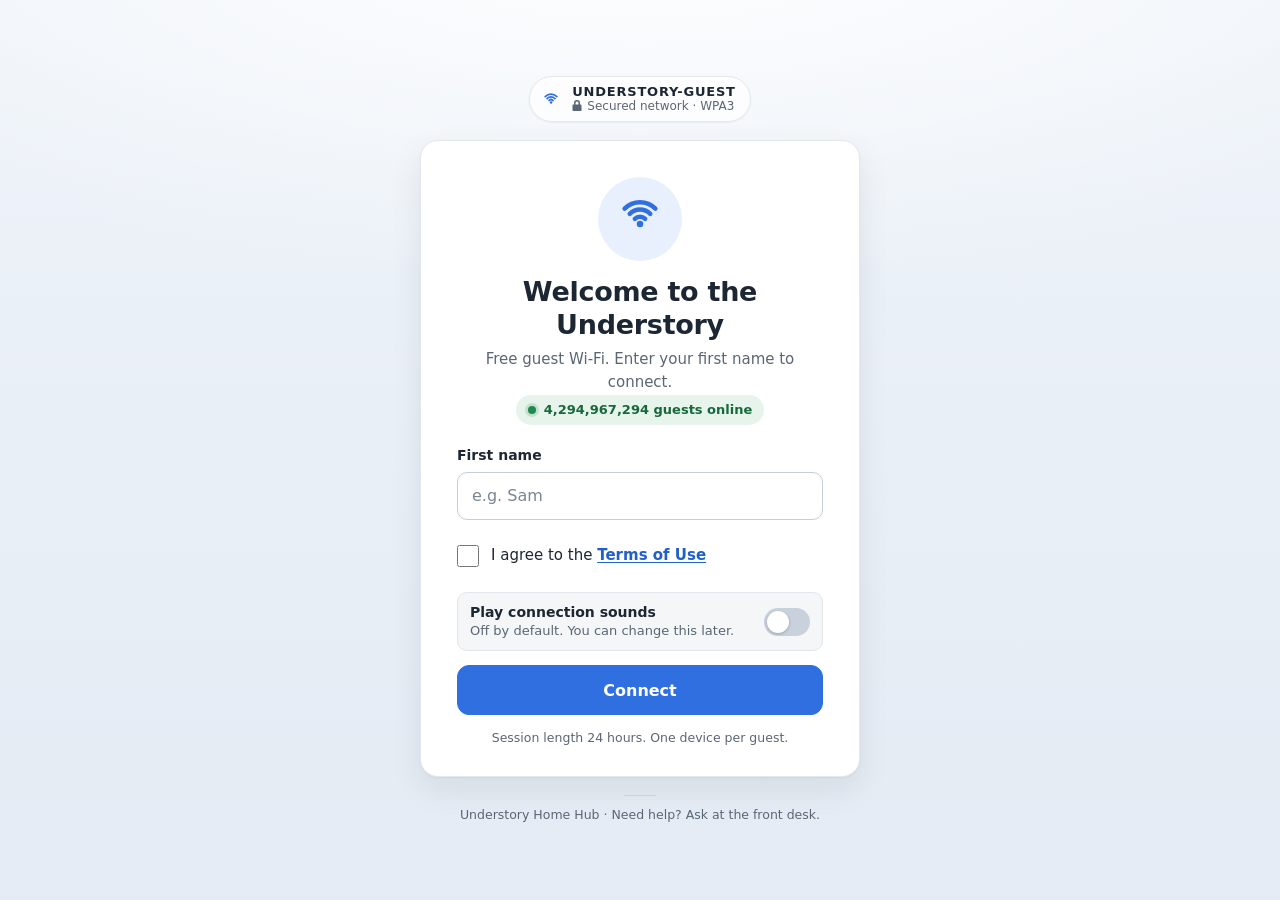
==== understory/index.html @ 47d436cc "Add Understory portal and router panel markup, plus in-progress scripts Work in progress: Understory" ====
<!doctype html>
<html lang="en">
<head>
<meta charset="utf-8">
<meta name="viewport" content="width=device-width, initial-scale=1, viewport-fit=cover">
<title>Understory Guest Wi-Fi</title>
<meta name="description" content="Guest Wi-Fi login for the Understory network.">
<meta property="og:title" content="UNDERSTORY-GUEST">
<meta property="og:description" content="Guest Wi-Fi login. Enter your first name to connect.">
<meta property="og:type" content="website">
<meta name="theme-color" content="#f4f6f8">
<meta name="color-scheme" content="light">
<link rel="icon" href="data:image/svg+xml,%3Csvg xmlns='http://www.w3.org/2000/svg' viewBox='0 0 64 64'%3E%3Crect width='64' height='64' rx='14' fill='%232f6fdf'/%3E%3Cg fill='none' stroke='%23fff' stroke-width='5' stroke-linecap='round'%3E%3Cpath d='M15 30a24 24 0 0 1 34 0'/%3E%3Cpath d='M21 37a15 15 0 0 1 22 0'/%3E%3C/g%3E%3Ccircle cx='32' cy='45' r='4' fill='%23fff'/%3E%3C/svg%3E">
<link rel="stylesheet" href="css/understory.css">
</head>
<body>

<!-- ============ B01 / B14 · Captive portal (also the coda) ============ -->
<section class="screen" id="portal" aria-labelledby="portal-title">
  <div class="portal-top">
    <div class="net-chip">
      <svg class="wifi wifi-mini" viewBox="0 0 64 64" aria-hidden="true" focusable="false"><circle class="ring-extra" cx="32" cy="42" r="31" pathLength="100"/><circle class="ring" cx="32" cy="42" r="24" pathLength="100"/><circle class="ring" cx="32" cy="42" r="16" pathLength="100"/><circle class="ring" cx="32" cy="42" r="8" pathLength="100"/><circle class="dot" cx="32" cy="42" r="3.6"/></svg>
      <span class="net-chip-text">
        <span id="portal-ssid" data-l="portal.ssid">UNDERSTORY-GUEST</span>
        <span id="portal-security" data-l="portal.security">Secured network · WPA3</span>
      </span>
    </div>
  </div>

  <div class="portal-card" id="portal-card">
    <div class="portal-badge">
      <svg class="wifi" id="portal-wifi" viewBox="0 0 64 64" aria-hidden="true" focusable="false"><circle class="ring-extra" cx="32" cy="42" r="31" pathLength="100"/><circle class="ring" cx="32" cy="42" r="24" pathLength="100"/><circle class="ring" cx="32" cy="42" r="16" pathLength="100"/><circle class="ring" cx="32" cy="42" r="8" pathLength="100"/><circle class="dot" cx="32" cy="42" r="3.6"/></svg>
    </div>
    <h1 id="portal-title" data-l="portal.title" data-focus tabindex="-1">Welcome to the Understory</h1>
    <p id="portal-tagline">Free guest Wi-Fi. Enter your first name to connect.</p>
    <p id="portal-guests">4,294,967,294 guests online</p>
    <p id="portal-return"></p>
    <p id="portal-note"></p>

    <form id="portal-form" novalidate autocomplete="on">
      <div class="field">
        <label for="portal-name" id="portal-name-label" data-l="portal.nameLabel">First name</label>
        <input id="portal-name" name="given-name" type="text" autocomplete="given-name" maxlength="24" placeholder="e.g. Sam" data-sense="name" autocapitalize="words" spellcheck="false" enterkeyhint="go">
      </div>

      <div class="check-row" id="portal-terms-row">
        <input id="portal-terms" type="checkbox" name="terms">
        <span class="check-text"><label for="portal-terms" id="portal-terms-label">I agree to the</label> <button type="button" id="portal-terms-open" class="linkish" aria-haspopup="dialog" aria-controls="terms">Terms of Use</button></span>
      </div>

      <div class="check-row switch-row" id="portal-sound-row">
        <span class="check-text">
          <label for="portal-sound" id="portal-sound-label" data-l="portal.soundLabel">Play connection sounds</label>
          <span id="portal-sound-hint" data-l="portal.soundHint">Off by default. You can change this later.</span>
        </span>
        <input id="portal-sound" type="checkbox" class="switch" name="sound" aria-describedby="portal-sound-hint">
      </div>

      <p id="portal-error" role="alert"></p>

      <button type="submit" id="portal-connect" class="btn btn-primary btn-block" data-l="portal.connect">Connect</button>
      <button type="button" id="portal-stay" class="btn btn-primary btn-block" data-l="coda.stay">Stay</button>
    </form>

    <p id="portal-fine" data-l="portal.fine">Session length 24 hours. One device per guest.</p>
  </div>

  <div id="coda-lines" aria-live="polite"></div>

  <p id="portal-foot" data-l="portal.foot">Understory Home Hub · Need help? Ask at the front desk.</p>

  <button type="button" class="disconnect" id="portal-disconnect" data-l="panel.disconnect">Disconnect</button>

  <dialog id="terms" aria-labelledby="terms-title">
    <div class="dlg-head">
      <h2 id="terms-title" data-l="terms.title">Terms of Use</h2>
      <p id="terms-updated" data-l="terms.updated">Last updated: today</p>
    </div>
    <ol id="terms-list" tabindex="0">
      <li data-clause="1">Access is provided free of charge to guests of the Understory network.</li>
      <li data-clause="2">Your session lasts 24 hours and may be renewed automatically.</li>
      <li data-clause="3">We may collect limited technical information (such as device type and connection time) to keep the network running.</li>
      <li data-clause="4">We do not sell your data. Your traffic stays on the local network.</li>
      <li data-clause="5">Please do not attempt to access other devices on the network.</li>
      <li data-clause="6">The network may be unavailable during scheduled maintenance.</li>
      <li data-clause="7">These terms may change at any time without notice.</li>
      <li data-clause="8">You may disconnect at any time using the Disconnect button.</li>
    </ol>
    <div class="dlg-actions">
      <button type="button" id="terms-close" class="btn btn-ghost" data-l="terms.close">Close</button>
      <button type="button" id="terms-accept" class="btn btn-primary" data-l="terms.accept">Accept and close</button>
    </div>
  </dialog>
</section>

<!-- ============ B02 · Handshake ============ -->
<section class="screen" id="handshake" hidden aria-label="Connecting">
  <div id="hs-card" data-focus tabindex="-1">
    <div class="hs-top">
      <span id="hs-spinner" aria-hidden="true"></span>
      <svg class="wifi wifi-mini" viewBox="0 0 64 64" aria-hidden="true" focusable="false"><circle class="ring-extra" cx="32" cy="42" r="31" pathLength="100"/><circle class="ring" cx="32" cy="42" r="24" pathLength="100"/><circle class="ring" cx="32" cy="42" r="16" pathLength="100"/><circle class="ring" cx="32" cy="42" r="8" pathLength="100"/><circle class="dot" cx="32" cy="42" r="3.6"/></svg>
      <span class="hs-ssid" data-l="portal.ssid">UNDERSTORY-GUEST</span>
    </div>
    <ol id="hs-lines" aria-live="polite"></ol>
  </div>
  <button type="button" class="disconnect" data-l="panel.disconnect">Disconnect</button>
</section>

<!-- ============ B03–B08 · Router admin panel ============ -->
<section class="screen" id="panel" hidden aria-label="Router">
  <header id="panel-header">
    <div class="hdr-main">
      <div class="hdr-brand">
        <span class="brand-mark" aria-hidden="true"><svg class="wifi wifi-mini" viewBox="0 0 64 64" focusable="false"><circle class="ring-extra" cx="32" cy="42" r="31" pathLength="100"/><circle class="ring" cx="32" cy="42" r="24" pathLength="100"/><circle class="ring" cx="32" cy="42" r="16" pathLength="100"/><circle class="ring" cx="32" cy="42" r="8" pathLength="100"/><circle class="dot" cx="32" cy="42" r="3.6"/></svg></span>
        <span class="brand-text">
          <span id="panel-brand" data-l="panel.brand">Understory Home Hub</span>
          <span id="panel-model" data-l="panel.model">UH-6 · Firmware UOS 2.6.1</span>
        </span>
      </div>
      <div class="hdr-actions">
        <button type="button" id="btn-sound" class="hdr-btn" aria-pressed="false">Sound: off</button>
        <button type="button" id="btn-disconnect" class="disconnect hdr-btn" data-l="panel.disconnect">Disconnect</button>
      </div>
    </div>
    <div class="hdr-meta">
      <span id="panel-url">http://192.168.0.1/status</span>
      <span class="hdr-meta-right">
        <span id="panel-ssid">UNDERSTORY-GUEST</span>
        <span id="panel-user" data-l="panel.user">Signed in as admin</span>
      </span>
    </div>
  </header>

  <div class="panel-body">
    <nav id="tabs" role="tablist" aria-label="Router sections">
      <button type="button" role="tab" id="tab-status" data-tab="status" aria-controls="pane-status" aria-selected="true" data-l="nav.status">Status</button>
      <button type="button" role="tab" id="tab-devices" data-tab="devices" aria-controls="pane-devices" aria-selected="false" tabindex="-1" data-l="nav.devices">Devices</button>
      <button type="button" role="tab" id="tab-dhcp" data-tab="dhcp" aria-controls="pane-dhcp" aria-selected="false" tabindex="-1" data-l="nav.dhcp">DHCP</button>
      <button type="button" role="tab" id="tab-lookup" data-tab="lookup" aria-controls="pane-lookup" aria-selected="false" tabindex="-1" data-l="nav.lookup">DNS Lookup</button>
      <button type="button" role="tab" id="tab-diag" data-tab="diag" aria-controls="pane-diag" aria-selected="false" tabindex="-1" data-l="nav.diag">Diagnostics</button>
      <button type="button" role="tab" id="tab-log" data-tab="log" aria-controls="pane-log" aria-selected="false" tabindex="-1" data-l="nav.log">System Log</button>
      <button type="button" role="tab" id="tab-routing" data-tab="routing" aria-controls="pane-routing" aria-selected="false" tabindex="-1" data-l="nav.routing">Routing</button>
    </nav>

    <main id="panes" data-focus tabindex="-1">

      <!-- Status -->
      <section class="pane" role="tabpanel" id="pane-status" data-pane="status" aria-labelledby="tab-status">
        <div class="pane-head"><h2 data-l="nav.status">Status</h2></div>
        <div class="st-layout">
          <div class="st-side">
            <div class="card" id="wizard">
              <p class="card-eyebrow" id="wiz-title" data-l="wiz.title">Quick setup · 1 of 1</p>
              <form id="wiz-form" novalidate>
                <label for="wiz-input" id="wiz-q" data-l="wiz.q">While we finish setting up: how’s your day been, in one word?</label>
                <div class="input-row">
                  <input id="wiz-input" type="text" maxlength="32" placeholder="One word" data-sense="day" autocomplete="off" autocapitalize="off" spellcheck="false" enterkeyhint="done">
                </div>
                <div class="btn-row">
                  <button type="submit" id="wiz-ok" class="btn btn-primary" data-l="wiz.ok">Save</button>
                  <button type="button" id="wiz-skip" class="btn btn-ghost" data-l="wiz.skip">Skip</button>
                </div>
              </form>
              <p id="wiz-msg" aria-live="polite"></p>
            </div>
            <div class="card" id="check">
              <p class="card-eyebrow" data-l="check.title">Connectivity check</p>
              <ol id="check-lines" aria-live="polite"></ol>
            </div>
          </div>
          <div class="st-grid">
            <div class="card st-card" data-card="internet"><span class="k" data-l="st.internet.label">Internet</span><span class="v" id="st-internet">Connected</span></div>
            <div class="card st-card" data-card="quality"><span class="k" data-l="st.quality.label">Network quality</span><span class="v" id="st-quality">Excellent</span></div>
            <div class="card st-card" data-card="ip"><span class="k" data-l="st.ip.label">Your address</span><span class="v" id="st-ip">—</span></div>
            <div class="card st-card" data-card="subnet"><span class="k" data-l="st.subnet.label">Subnet</span><span class="v" id="st-subnet">0.0.0.0/0 · mask 0.0.0.0</span></div>
            <div class="card st-card" data-card="hosts"><span class="k" data-l="st.hosts.label">Hosts on network</span><span class="v" id="st-hosts">4,294,967,294</span></div>
            <div class="card st-card" data-card="gateway"><span class="k" data-l="st.gateway.label">Gateway</span><span class="v" id="st-gateway">—</span></div>
            <div class="card st-card" data-card="dns"><span class="k" data-l="st.dns.label">DNS</span><span class="v" id="st-dns">—</span></div>
            <div class="card st-card" data-card="public"><span class="k" data-l="st.public.label">Public IP</span><span class="v" id="st-public">0.0.0.0 (shared)</span></div>
            <div class="card st-card" data-card="uptime"><span class="k" data-l="st.uptime.label">Uptime</span><span class="v" id="st-uptime">3 days, 04:11:52</span></div>
            <div class="card st-card" data-card="firmware"><span class="k" data-l="st.firmware.label">Firmware</span><span class="v" id="st-firmware">UOS 2.6.1 (build heartwood-ext) · ✓ Up to date</span></div>
            <div class="card st-card st-wide" id="st-nat" data-card="nat" data-show-ge="16"><span class="k" data-l="st.nat.title">Address sharing (NAT)</span><span class="v" id="st-nat-v" data-l="st.nat">Everyone on this network shares one public address.</span></div>
          </div>
        </div>
      </section>

      <!-- Devices -->
      <section class="pane" role="tabpanel" id="pane-devices" data-pane="devices" aria-labelledby="tab-devices">
        <div class="pane-head">
          <h2 data-l="nav.devices">Devices</h2>
          <p id="dev-count" class="pane-sub">14 shown · 4,294,967,294 on network</p>
        </div>
        <p id="dev-hint" class="hint" data-l="dev.tapHint">Tap a device to see details.</p>
        <div class="card list-card">
          <ul id="dev-list"></ul>
        </div>
        <dialog id="dev-detail" aria-labelledby="dd-name">
          <h2 id="dd-name"></h2>
          <dl class="dd-fields">
            <div><dt data-l="dev.fIp">Address</dt><dd id="dd-ip"></dd></div>
            <div><dt data-l="dev.fMac">MAC</dt><dd id="dd-mac"></dd></div>
            <div><dt data-l="dev.fSince">Connected since</dt><dd id="dd-since"></dd></div>
            <div><dt data-l="dev.fNote">Notes</dt><dd id="dd-note"></dd></div>
          </dl>
          <div class="dlg-actions">
            <button type="button" id="dd-close" class="btn btn-primary" data-l="dev.detailClose">Close</button>
          </div>
        </dialog>
      </section>

      <!-- DHCP / Lease -->
      <section class="pane" role="tabpanel" id="pane-dhcp" data-pane="dhcp" aria-labelledby="tab-dhcp">
        <div class="pane-head"><h2 data-l="dhcp.title">DHCP leases</h2></div>
        <div class="card" id="lease-card">
          <p class="card-eyebrow" data-l="lease.label">Your lease</p>
          <p id="lease-ip">—</p>
          <div class="lease-stats">
            <span id="lease-remaining">23:59:59 remaining</span>
            <span id="lease-renewals">Renewed 0 times</span>
          </div>
          <p id="lease-note" data-l="lease.note">Leases renew automatically while you’re connected.</p>
          <p id="lease-big"></p>
        </div>
        <div class="card table-card">
          <table id="dhcp-table">
            <thead><tr><th scope="col">Device</th><th scope="col">Address</th><th scope="col">MAC</th><th scope="col">Expires</th></tr></thead>
            <tbody></tbody>
          </table>
        </div>
      </section>

      <!-- DNS Lookup -->
      <section class="pane" role="tabpanel" id="pane-lookup" data-pane="lookup" aria-labelledby="tab-lookup">
        <div class="pane-head"><h2 data-l="lk.title">DNS Lookup</h2></div>
        <div class="card">
          <form id="lk-form" novalidate>
            <label for="lk-input" data-l="lk.help">Find the address of any website or device.</label>
            <div class="input-row">
              <div class="lk-field">
                <span id="lk-ghost" aria-hidden="true"></span>
                <input id="lk-input" type="text" placeholder="e.g. example.com" data-sense="lookup" autocomplete="off" autocapitalize="off" spellcheck="false" enterkeyhint="search">
              </div>
              <button type="submit" id="lk-go" class="btn btn-primary" data-l="lk.go">Look up</button>
            </div>
          </form>
          <p id="lk-early" aria-hidden="true"></p>
          <ol id="lk-out" aria-live="polite"></ol>
        </div>
        <div class="card" id="lk-recent">
          <p class="card-eyebrow" data-l="lk.recentTitle">Recent lookups on this network</p>
          <ul></ul>
        </div>
      </section>

      <!-- Diagnostics -->
      <section class="pane" role="tabpanel" id="pane-diag" data-pane="diag" aria-labelledby="tab-diag">
        <div class="pane-head"><h2 data-l="dg.title">Diagnostics</h2></div>
        <div class="card">
          <div id="dg-modes" class="segmented" role="group" aria-label="Test type">
            <button type="button" data-mode="ping" aria-pressed="true" data-l="dg.modePing">Ping</button>
            <button type="button" data-mode="trace" aria-pressed="false" data-l="dg.modeTrace">Traceroute</button>
          </div>
          <form id="dg-form" novalidate>
            <label for="dg-target" data-l="dg.help">Test the path from this router to any address.</label>
            <div class="input-row">
              <input id="dg-target" type="text" placeholder="e.g. example.com" data-sense="diag" autocomplete="off" autocapitalize="off" spellcheck="false" enterkeyhint="go">
              <button type="submit" id="dg-run" class="btn btn-primary" data-l="dg.run">Run</button>
            </div>
          </form>
          <pre id="dg-out" aria-live="polite"></pre>
        </div>
      </section>

      <!-- System Log -->
      <section class="pane" role="tabpanel" id="pane-log" data-pane="log" aria-labelledby="tab-log">
        <div class="pane-head"><h2 data-l="nav.log">System Log</h2></div>
        <div class="card console-card">
          <ol id="log-out" tabindex="0" aria-label="System log"></ol>
        </div>
      </section>

      <!-- Routing -->
      <section class="pane" role="tabpanel" id="pane-routing" data-pane="routing" aria-labelledby="tab-routing">
        <div class="pane-head"><h2 data-l="rt.title">Routing table</h2></div>
        <div class="card table-card">
          <table id="rt-table">
            <thead><tr><th scope="col">Destination</th><th scope="col">Gateway</th><th scope="col">Mask</th><th scope="col">Interface</th><th scope="col">Metric</th></tr></thead>
            <tbody></tbody>
          </table>
        </div>
        <p id="rt-note" data-l="rt.note">Routes are configured automatically.</p>
      </section>
    </main>
  </div>

  <footer id="panel-footer" data-l="panel.footer">© Understory Networks · ✓ Firmware up to date · Support</footer>
</section>

<!-- ============ B09 · Face down (overlay over the panel) ============ -->
<section class="screen" id="face" hidden role="dialog" aria-modal="true" aria-labelledby="face-title">
  <div id="face-card">
    <h2 id="face-title" data-l="face.title" data-focus tabindex="-1">One small thing.</h2>
    <p id="face-body" data-l="face.body">Turn your phone face down on something soft and leave it for a little while. I’ll keep watch.</p>
    <div class="btn-row">
      <button type="button" id="face-yes" class="btn btn-primary" data-l="face.yes">OK</button>
      <button type="button" id="face-no" class="btn btn-ghost" data-l="face.no">I’d rather not</button>
    </div>
  </div>
  <div id="face-dark" hidden></div>
  <p id="face-msg" aria-live="polite"></p>
  <button type="button" class="disconnect" data-l="panel.disconnect">Disconnect</button>
</section>

<!-- ============ B10 · False ending ============ -->
<section class="screen" id="done" hidden aria-labelledby="done-title">
  <div id="done-card">
    <div id="done-check" aria-hidden="true">✓</div>
    <h1 id="done-title" data-l="done.check" data-focus tabindex="-1">You’re all set ✓</h1>
    <p id="done-sub" data-l="done.sub">Your network is optimised. You can close this page.</p>
    <button type="button" id="done-close" class="btn btn-primary btn-block" data-l="done.close">Close</button>
  </div>
  <div id="done-blank" hidden></div>
  <p id="done-line" aria-live="polite"></p>
  <p id="done-line2" aria-live="polite"></p>
  <button type="button" class="disconnect" data-l="panel.disconnect">Disconnect</button>
</section>

<!-- ============ B11–B12 · Terminal ============ -->
<section class="screen" id="term" hidden aria-label="Terminal">
  <div id="term-head">
    <span id="term-ssid">UNDERSTORY-GUEST</span>
    <button type="button" class="disconnect" data-l="term.disconnect">[disconnect]</button>
  </div>
  <div class="term-scroll">
    <div id="term-out" role="log" data-focus tabindex="-1"></div>
    <div id="term-flood" aria-hidden="true">
      <div id="term-flood-head"></div>
      <div id="term-flood-rows"></div>
    </div>
    <div id="term-calm"><div id="term-calm-num"></div><div id="term-calm-notes"></div></div>
  </div>
  <form id="term-form" novalidate>
    <span id="term-prompt">guest@understory:~$</span>
    <input id="term-input" type="text" data-sense="term" autocomplete="off" autocapitalize="off" spellcheck="false" enterkeyhint="send" aria-labelledby="term-prompt" disabled>
  </form>
</section>

<!-- ============ B13 · Last lookup ============ -->
<section class="screen" id="last" hidden aria-labelledby="last-ask">
  <div class="last-wrap">
    <p id="last-ask" data-l="last.ask" data-focus tabindex="-1">Ask me one last thing. Any name at all.</p>
    <form id="last-form" novalidate>
      <input id="last-input" type="text" placeholder="any name" data-sense="last" autocomplete="off" autocapitalize="off" spellcheck="false" enterkeyhint="search" aria-labelledby="last-ask">
      <button type="submit" id="last-go" class="btn" data-l="last.go">Look up</button>
    </form>
    <div id="last-out" aria-live="polite"></div>
  </div>
  <button type="button" class="disconnect" data-l="term.disconnect">[disconnect]</button>
</section>

<!-- ============ B15 · Node manifest (sheet over the coda portal) ============ -->
<section class="screen" id="manifest" hidden role="dialog" aria-labelledby="man-title">
  <div class="sheet">
    <span class="sheet-grip" aria-hidden="true"></span>
    <h2 id="man-title" data-l="man.title" data-focus tabindex="-1">Node manifest</h2>
    <p id="man-intro" data-l="man.intro">This is everything this page noticed about you, and how it noticed. It all happened inside this browser tab. There is no server: nothing you typed or did was sent anywhere. The network, the other devices and the voice were a story.</p>
    <ul id="man-list"></ul>
    <p id="man-nothing" data-l="man.nothing">Nothing left this device. No analytics, no cookies, no tracking, no server. After this page loaded, it requested nothing from anywhere.</p>
    <p id="man-voice" data-l="man.voice">I noticed all of that because you were here. That’s all noticing is.</p>

    <div class="sheet-actions">
      <button type="button" id="btn-forget" class="btn btn-danger" data-l="man.forget">Forget me</button>
      <p id="forget-msg" aria-live="polite"></p>
    </div>

    <div id="share" class="share-card">
      <button type="button" id="btn-share" class="btn btn-primary btn-block" data-l="share.button">Share the Wi-Fi with someone you love</button>
      <label class="check-row share-toggle">
        <input id="share-name" type="checkbox">
        <span id="share-name-label">Put my name on it</span>
      </label>
      <div class="input-row">
        <input id="share-link" type="text" readonly aria-label="Share link" value="">
        <button type="button" id="btn-copy" class="btn btn-ghost" data-l="share.copy">Copy link</button>
      </div>
      <figure class="share-qr-wrap">
        <div id="share-qr"></div>
        <figcaption id="share-caption" data-l="share.qrCaption">Scan to join</figcaption>
      </figure>
      <p id="share-privacy" data-l="share.privacy">The link contains your name only if you ticked the box.</p>
      <p id="share-msg" aria-live="polite"></p>
    </div>

    <div class="sheet-foot">
      <button type="button" id="btn-reconnect" class="btn btn-ghost" data-l="man.reconnect">Reconnect</button>
      <a id="btn-back" href="../index.html" data-l="man.back">Back to Heartwood</a>
    </div>
  </div>
</section>

<!-- ============ Disconnected ============ -->
<section class="screen" id="disconnected" hidden aria-labelledby="disc-title">
  <div class="disc-wrap">
    <h1 id="disc-title" data-l="disc.title" data-focus tabindex="-1">Disconnected.</h1>
    <p id="disc-line" data-l="disc.line">You’ve disconnected from UNDERSTORY-GUEST.</p>
    <p id="disc-sub" data-l="disc.sub">Nothing left your device. If you’d like, you can see everything this page noticed about you.</p>
    <div class="disc-actions">
      <button type="button" id="disc-manifest" class="btn btn-primary btn-block" data-l="disc.manifest">See what it noticed</button>
      <button type="button" id="disc-forget" class="btn btn-danger btn-block" data-l="disc.forget">Forget me</button>
      <p id="disc-forget-msg" aria-live="polite"></p>
      <button type="button" id="disc-reconnect" class="btn btn-ghost btn-block" data-l="disc.reconnect">Reconnect</button>
      <a id="disc-back" href="../index.html" data-l="disc.back">Back to Heartwood</a>
    </div>
  </div>
</section>

<!-- ============ Global layers ============ -->
<div id="hud" title="Subnet mask 0.0.0.0. The smaller the network, the fewer hosts it holds.">
  <div class="hud-bar">
    <svg class="wifi wifi-mini" viewBox="0 0 64 64" aria-hidden="true" focusable="false"><circle class="ring-extra" cx="32" cy="42" r="31" pathLength="100"/><circle class="ring" cx="32" cy="42" r="24" pathLength="100"/><circle class="ring" cx="32" cy="42" r="16" pathLength="100"/><circle class="ring" cx="32" cy="42" r="8" pathLength="100"/><circle class="dot" cx="32" cy="42" r="3.6"/></svg>
    <span class="hud-label" data-l="hud.label">Subnet</span>
    <span class="hud-value"><span id="hud-cidr">/0</span><span class="hud-sep"> · </span><span id="hud-hosts">4,294,967,294</span><span class="hud-unit"> hosts</span></span>
  </div>
  <p id="hud-line" aria-live="polite"></p>
</div>
<div id="toasts" aria-live="polite"></div>
<div id="a11y-live" class="sr-only" aria-live="polite"></div>
<div id="debug"></div>

<script defer src="js/content.js"></script>
<script defer src="js/director.js"></script>
<script defer src="js/sense.js"></script>
<script defer src="js/tools.js"></script>
<script defer src="js/audio.js"></script>
<script defer src="js/qr.js"></script>
<script defer src="js/scenes.js"></script>
</body>
</html>
---- understory/css/understory.css ----
/* =====================================================================
   UNDERSTORY · v2 · stylesheet (builder A)
   Root hooks the director flips:
     html[data-state]     portal handshake panel face done term last coda manifest disconnected
     html.ge8 .ge16 .ge24 .ge30 .ge32  (cumulative, from data-mask)
     html[data-tab]       current panel tab
     html[data-coda]      coda / manifest portal
     html[data-relief]    B09 + first B10 card: palette lifts toward s0
     html[data-reduced]   reduced motion (also honoured via media query)
   ===================================================================== */

/* ---------- 1. Tokens ------------------------------------------------ */
:root {
  --ui: system-ui, -apple-system, "Segoe UI", Roboto, sans-serif;
  --mono: ui-monospace, "SF Mono", Menlo, Consolas, "Liberation Mono", monospace;

  /* s0 · consumer firmware */
  --bg: #f4f6f8;
  --bg2: #eaeef3;
  --card: #ffffff;
  --card-line: #e3e8ee;
  --fg: #1d2733;
  --muted: #5b6675;
  --line: #e1e6ec;
  --accent: #2f6fdf;
  --accent-ink: #2160c9;
  --accent-fg: #ffffff;
  --accent-soft: #e9f0fd;
  --ok: #1f8a4c;
  --ok-soft: #e7f4ec;
  --err: #b3261e;
  --field: #ffffff;
  --field-line: #c5ceda;
  --focus: #2f6fdf;
  --shadow: 0 1px 2px rgba(16, 24, 40, .06), 0 6px 18px rgba(16, 24, 40, .06);
  --r: 12px;
  --r-sm: 8px;
  --label-font: var(--ui);
  --value-font: var(--ui);
  --console-bg: #f1f4f8;
  --console-fg: #24303d;

  /* wifi glyph */
  --arc: 25;
  --extra: 0;

  /* timing */
  --t: 2.5s;

  /* panel chrome geometry (phone) */
  --hdr-main: 56px;
  --hdr-meta: 30px;
  --hdr-h: calc(var(--hdr-main) + var(--hdr-meta));
  --hud-h: 34px;
  --tabs-h: 48px;

  --safe-t: env(safe-area-inset-top, 0px);
  --safe-b: env(safe-area-inset-bottom, 0px);
  --safe-l: env(safe-area-inset-left, 0px);
  --safe-r: env(safe-area-inset-right, 0px);
}

/* s8 · same, cooler accent, half shadows */
html.ge8 {
  --accent: #2f7f8f;
  --accent-ink: #256b79;
  --accent-soft: #e6f2f4;
  --focus: #2f7f8f;
  --shadow: 0 1px 2px rgba(16, 24, 40, .03), 0 6px 18px rgba(16, 24, 40, .03);
}

/* s16 · bone and moss, mono labels, small radii, no icons */
html.ge16 {
  --bg: #e9e7df;
  --bg2: #e1ded4;
  --card: #f3f1ea;
  --card-line: #d4d0c3;
  --fg: #2a2f27;
  --muted: #595f54;
  --line: #d6d2c6;
  --accent: #4f6b4a;
  --accent-ink: #45603f;
  --accent-fg: #f6f5ef;
  --accent-soft: #e0e4d9;
  --ok: #4f6b4a;
  --ok-soft: #e0e4d9;
  --field: #f8f7f2;
  --field-line: #b8b3a5;
  --focus: #4f6b4a;
  --shadow: none;
  --r: 6px;
  --r-sm: 4px;
  --label-font: var(--mono);
  --value-font: var(--mono);
  --console-bg: #ebe8df;
  --console-fg: #2a2f27;
  --extra: .35;
}

/* s24 · understory dark */
html.ge24 {
  --bg: #1a201b;
  --bg2: #161b17;
  --card: transparent;
  --card-line: #3a4638;
  --fg: #cdd6c6;
  --muted: #98a491;
  --line: #3a4638;
  --accent: #8fb07f;
  --accent-ink: #a5c496;
  --accent-fg: #131913;
  --accent-soft: rgba(143, 176, 127, .12);
  --ok: #8fb07f;
  --ok-soft: rgba(143, 176, 127, .12);
  --err: #e0a193;
  --field: #141914;
  --field-line: #4a5847;
  --focus: #b5d3a6;
  --console-bg: #141914;
  --console-fg: #c3cdbb;
  --arc: 72;
  --extra: .45;
}

html.ge30 { --arc: 88; }
html.ge32 { --arc: 100; --extra: .6; }

/* B09 / first B10 card: brief relief, palette lifts toward s0 */
html[data-relief] {
  --bg: #eef1ec;
  --bg2: #e5e9e2;
  --card: #fbfcfa;
  --card-line: #dbe1d7;
  --fg: #22302a;
  --muted: #56645b;
  --line: #dde3d9;
  --accent: #3f7a62;
  --accent-ink: #346a54;
  --accent-fg: #ffffff;
  --accent-soft: #e3eee7;
  --ok: #2f7f55;
  --field: #ffffff;
  --field-line: #c3cdc4;
  --focus: #3f7a62;
  --shadow: 0 1px 2px rgba(16, 24, 20, .05), 0 8px 24px rgba(16, 24, 20, .07);
  --r: 12px;
  --r-sm: 8px;
  --label-font: var(--ui);
  --value-font: var(--ui);
  --console-bg: #eef2ec;
  --console-fg: #22302a;
}

/* ---------- 2. Base -------------------------------------------------- */
*, *::before, *::after { box-sizing: border-box; }
[hidden] { display: none !important; }

html {
  -webkit-text-size-adjust: 100%;
  text-size-adjust: 100%;
  background: var(--bg);
  transition: background-color var(--t);
}
body {
  margin: 0;
  min-height: 100vh;
  min-height: 100svh;
  font: 400 16px/1.5 var(--ui);
  color: var(--fg);
  background: var(--bg);
  overflow-x: hidden;
  -webkit-font-smoothing: antialiased;
  transition: background-color var(--t), color var(--t);
}
h1, h2, h3, p, ol, ul, dl, dd, figure { margin: 0; }
ol, ul { padding: 0; list-style: none; }
button, input { font: inherit; color: inherit; }
button { cursor: pointer; }
a { color: var(--accent-ink); }

.sr-only {
  position: absolute !important;
  width: 1px; height: 1px;
  padding: 0; margin: -1px;
  overflow: hidden; clip: rect(0 0 0 0);
  white-space: nowrap; border: 0;
}

:focus { outline: none; }
:focus-visible {
  outline: 3px solid var(--focus);
  outline-offset: 2px;
  border-radius: 4px;
}
[data-focus]:focus, [data-focus]:focus-visible { outline: none; }

/* screens */
.screen { position: relative; }
#debug:empty, #a11y-live:empty { display: none; }
#debug {
  position: fixed; left: 8px; bottom: 8px; z-index: 200;
  max-width: min(420px, calc(100vw - 16px));
  max-height: 40vh; overflow: auto;
  font: 11px/1.4 var(--mono);
  background: rgba(10, 14, 11, .86); color: #d9e2d2;
  padding: 8px 10px; border-radius: 6px;
  white-space: pre-wrap;
  pointer-events: auto;
}

/* Portal is visible without JS; once the director runs, it is shown only in its own states */
html[data-state]:not([data-state="portal"]):not([data-state="coda"]):not([data-state="manifest"]) #portal { display: none; }

/* ---------- 3. Controls --------------------------------------------- */
.btn {
  display: inline-flex; align-items: center; justify-content: center; gap: 8px;
  min-height: 44px;
  padding: 0 18px;
  border-radius: var(--r-sm);
  border: 1px solid var(--field-line);
  background: var(--card);
  color: var(--fg);
  font-weight: 600;
  font-size: 15px;
  line-height: 1.2;
  text-align: center;
  text-decoration: none;
  -webkit-tap-highlight-color: transparent;
  transition: background-color var(--t), color var(--t), border-color var(--t), transform .12s;
}
.btn:hover { transition-duration: .15s; }
.btn:active { transform: translateY(1px); }
.btn-primary {
  background: var(--accent);
  border-color: var(--accent);
  color: var(--accent-fg);
}
.btn-primary:hover { background: var(--accent-ink); border-color: var(--accent-ink); }
.btn-ghost { background: transparent; color: var(--accent-ink); border-color: var(--field-line); }
.btn-ghost:hover { background: var(--accent-soft); }
.btn-danger { background: transparent; color: var(--err); border-color: currentColor; }
.btn-danger:hover { background: rgba(179, 38, 30, .06); }
.btn-block { display: flex; width: 100%; }
.btn:disabled, .btn[aria-disabled="true"] { opacity: .55; cursor: default; }

.btn-row { display: flex; flex-wrap: wrap; gap: 10px; }

input[type="text"], input:not([type]) {
  width: 100%;
  min-height: 48px;
  padding: 0 14px;
  border: 1px solid var(--field-line);
  border-radius: var(--r-sm);
  background: var(--field);
  color: var(--fg);
  font-size: 16px; /* avoid iOS zoom */
  transition: background-color var(--t), color var(--t), border-color var(--t), box-shadow .15s;
}
input[type="text"]::placeholder { color: var(--muted); opacity: .8; }
input[type="text"]:focus-visible, input[type="text"]:focus {
  outline: none;
  border-color: var(--accent);
  box-shadow: 0 0 0 3px var(--accent-soft), 0 0 0 1px var(--accent);
}
input[type="text"]:disabled { opacity: .7; }
input[type="checkbox"] {
  width: 22px; height: 22px;
  margin: 0;
  flex: none;
  accent-color: var(--accent);
  cursor: pointer;
}

.input-row { display: flex; gap: 10px; align-items: stretch; }
.input-row > input, .input-row > .lk-field { flex: 1 1 auto; min-width: 0; }
.input-row > .btn { flex: none; }

label { cursor: default; }

.linkish {
  display: inline;
  padding: 0;
  border: 0;
  background: none;
  color: var(--accent-ink);
  font-weight: 600;
  text-decoration: underline;
  text-underline-offset: 2px;
  text-decoration-thickness: 1px;
}
.linkish:hover { text-decoration-thickness: 2px; }

/* pill switch (real checkbox) */
input.switch {
  -webkit-appearance: none;
  appearance: none;
  position: relative;
  width: 46px; height: 28px;
  border-radius: 999px;
  background: #c9d1dc;
  border: 0;
  transition: background-color .2s;
}
input.switch::after {
  content: "";
  position: absolute; top: 3px; left: 3px;
  width: 22px; height: 22px;
  border-radius: 50%;
  background: #fff;
  box-shadow: 0 1px 3px rgba(16, 24, 40, .25);
  transition: transform .2s;
}
input.switch:checked { background: var(--accent); }
input.switch:checked::after { transform: translateX(18px); }
input.switch:focus-visible { outline: 3px solid var(--focus); outline-offset: 2px; }

/* Disconnect: always reachable, top right on every non-panel screen */
.screen > .disconnect {
  position: fixed;
  top: calc(10px + var(--safe-t));
  right: calc(12px + var(--safe-r));
  z-index: 90;
  min-height: 44px;
  padding: 0 14px;
  border: 1px solid var(--field-line);
  border-radius: 999px;
  background: var(--card);
  color: var(--fg);
  font-size: 14px;
  font-weight: 600;
}
.screen > .disconnect:hover { background: var(--bg2); }

/* ---------- 4. Wi-Fi glyph (arcs → rings) ---------------------------- */
.wifi { display: block; overflow: visible; color: var(--accent); }
.wifi .ring, .wifi .ring-extra {
  fill: none;
  stroke: currentColor;
  stroke-width: 5;
  stroke-linecap: round;
  stroke-dasharray: calc(var(--arc) * 1px) calc((100 - var(--arc)) * 1px + .01px);
  transform-box: view-box;
  transform-origin: 32px 42px;
  transform: rotate(calc(270deg - var(--arc) * 1.8deg));
  transition: stroke-dasharray var(--t), transform var(--t), opacity var(--t), color var(--t);
}
.wifi .ring-extra { opacity: var(--extra); stroke-width: 3; }
.wifi .dot { fill: currentColor; }
html.ge32 .wifi .ring, html.ge32 .wifi .ring-extra { stroke-linecap: butt; stroke-width: 3; }

/* ---------- 5. Portal (B01) and coda portal (B14) -------------------- */
#portal {
  min-height: 100vh;
  min-height: 100svh;
  display: flex;
  flex-direction: column;
  align-items: center;
  gap: 16px;
  padding: calc(16px + var(--safe-t)) calc(16px + var(--safe-r)) calc(24px + var(--safe-b)) calc(16px + var(--safe-l));
  background:
    radial-gradient(110% 60% at 50% -10%, #ffffff 0%, rgba(255, 255, 255, 0) 70%),
    linear-gradient(180deg, #eef3f9 0%, #e4ebf4 100%);
  color: #1d2733;
  /* the portal always speaks in the s0 product palette (unless coda) */
  --bg: #f4f6f8; --bg2: #eaeef3; --card: #ffffff; --card-line: #e3e8ee;
  --fg: #1d2733; --muted: #5b6675; --line: #e1e6ec;
  --accent: #2f6fdf; --accent-ink: #2160c9; --accent-fg: #fff; --accent-soft: #e9f0fd;
  --ok: #1f8a4c; --ok-soft: #e7f4ec; --err: #b3261e;
  --field: #fff; --field-line: #c5ceda; --focus: #2f6fdf;
  --r: 12px; --r-sm: 10px;
  --shadow: 0 1px 2px rgba(16, 24, 40, .05), 0 12px 32px rgba(16, 24, 40, .08);
  transition: background var(--t), color var(--t);
}

.portal-top { width: 100%; max-width: 440px; display: flex; justify-content: center; }
.net-chip {
  display: inline-flex; align-items: center; gap: 10px;
  max-width: 100%;
  padding: 7px 14px 7px 10px;
  border-radius: 999px;
  background: rgba(255, 255, 255, .78);
  border: 1px solid var(--card-line);
  box-shadow: 0 1px 2px rgba(16, 24, 40, .05);
}
.net-chip .wifi-mini { width: 22px; height: 22px; flex: none; }
.net-chip-text { display: flex; flex-direction: column; line-height: 1.2; min-width: 0; }
#portal-ssid {
  font-weight: 700; font-size: 13px; letter-spacing: .06em;
  overflow: hidden; text-overflow: ellipsis; white-space: nowrap;
}
#portal-security { font-size: 12px; color: var(--muted); }
#portal-security::before {
  content: "";
  display: inline-block;
  width: 10px; height: 11px;
  margin-right: 5px;
  vertical-align: -1px;
  background: currentColor;
  -webkit-mask: url("data:image/svg+xml,<svg xmlns='http://www.w3.org/2000/svg' viewBox='0 0 20 22'><path d='M4 9V6a6 6 0 0 1 12 0v3h1.5A1.5 1.5 0 0 1 19 10.5v10A1.5 1.5 0 0 1 17.5 22h-15A1.5 1.5 0 0 1 1 20.5v-10A1.5 1.5 0 0 1 2.5 9zm3 0h6V6a3 3 0 0 0-6 0z'/></svg>") center / contain no-repeat;
  mask: url("data:image/svg+xml,<svg xmlns='http://www.w3.org/2000/svg' viewBox='0 0 20 22'><path d='M4 9V6a6 6 0 0 1 12 0v3h1.5A1.5 1.5 0 0 1 19 10.5v10A1.5 1.5 0 0 1 17.5 22h-15A1.5 1.5 0 0 1 1 20.5v-10A1.5 1.5 0 0 1 2.5 9zm3 0h6V6a3 3 0 0 0-6 0z'/></svg>") center / contain no-repeat;
}

.portal-card {
  width: 100%;
  max-width: 440px;
  padding: 28px 22px 22px;
  border-radius: 18px;
  background: var(--card);
  border: 1px solid var(--card-line);
  box-shadow: var(--shadow);
  text-align: center;
  transition: background-color var(--t), border-color var(--t), box-shadow var(--t);
}
.portal-badge {
  width: 84px; height: 84px;
  margin: 0 auto 14px;
  border-radius: 50%;
  display: grid; place-items: center;
  background: var(--accent-soft);
  transition: background-color var(--t);
}
#portal-wifi { width: 58px; height: 58px; margin-top: -8px; }
#portal-title {
  font-size: 24px; line-height: 1.25; font-weight: 650; letter-spacing: -.01em;
  overflow-wrap: anywhere;
}
#portal-tagline {
  margin-top: 6px;
  min-height: 3em;
  color: var(--muted);
  font-size: 15px;
  line-height: 1.5;
  display: flex; align-items: flex-start; justify-content: center;
}
#portal-guests {
  display: inline-flex; align-items: center; gap: 8px;
  margin-top: 2px;
  padding: 5px 12px;
  border-radius: 999px;
  background: var(--ok-soft);
  color: #17683a;
  font-size: 13px; font-weight: 600;
  font-variant-numeric: tabular-nums;
}
#portal-guests::before {
  content: "";
  width: 8px; height: 8px; border-radius: 50%;
  background: var(--ok);
  box-shadow: 0 0 0 3px rgba(31, 138, 76, .18);
  animation: live 2.8s ease-in-out infinite;
}
@keyframes live { 0%, 100% { opacity: 1; } 50% { opacity: .45; } }

#portal-return:empty, #portal-note:empty { display: none; }
#portal-return, #portal-note {
  margin-top: 14px;
  padding: 10px 12px;
  border-radius: 10px;
  font-size: 14px;
  line-height: 1.45;
  text-align: left;
  background: var(--accent-soft);
  color: #1b3f80;
}
#portal-return { background: var(--ok-soft); color: #165a33; font-weight: 600; }

#portal-form { margin-top: 20px; display: flex; flex-direction: column; gap: 14px; text-align: left; }
.field { display: flex; flex-direction: column; gap: 6px; }
.field label { font-size: 14px; font-weight: 600; }

.check-row {
  display: flex; align-items: center; gap: 12px;
  min-height: 44px;
  font-size: 15px; line-height: 1.4;
}
.check-row .check-text { flex: 1 1 auto; min-width: 0; }
.check-row label { cursor: pointer; }
#portal-terms-label { cursor: pointer; }
.switch-row {
  padding: 10px 12px;
  border-radius: 10px;
  background: var(--bg);
  border: 1px solid var(--line);
}
.switch-row .check-text { display: flex; flex-direction: column; }
#portal-sound-label { font-weight: 600; font-size: 14px; }
#portal-sound-hint { font-size: 13px; color: var(--muted); }

#portal-error:empty { display: none; }
#portal-error {
  display: flex; gap: 8px; align-items: flex-start;
  padding: 10px 12px;
  border-radius: 10px;
  background: #fdecea;
  color: var(--err);
  font-size: 14px; font-weight: 600; line-height: 1.4;
}
#portal-error::before { content: "!"; flex: none; width: 18px; height: 18px; border-radius: 50%; background: var(--err); color: #fff; font-size: 12px; line-height: 18px; text-align: center; margin-top: 1px; }

#portal-connect { min-height: 50px; font-size: 16px; border-radius: 12px; }
#portal-connect[aria-busy="true"], #portal-connect:disabled { opacity: .75; }
#portal-stay { display: none; min-height: 50px; font-size: 16px; border-radius: 12px; }

#portal-fine { margin-top: 14px; font-size: 12.5px; color: var(--muted); line-height: 1.45; }
#portal-foot { max-width: 440px; font-size: 12.5px; color: var(--muted); text-align: center; line-height: 1.5; }
#portal-foot::before { content: ""; display: block; width: 32px; height: 1px; margin: 0 auto 10px; background: var(--field-line); opacity: .7; }

#coda-lines:empty { display: none; }
#portal > .disconnect { display: none; }

/* Terms dialog (lives inside #portal so it inherits portal / coda palette) */
dialog {
  width: min(560px, calc(100vw - 24px));
  max-height: min(86vh, 720px);
  max-height: min(86svh, 720px);
  padding: 0;
  border: 1px solid var(--card-line);
  border-radius: 16px;
  background: var(--card);
  color: var(--fg);
  box-shadow: 0 24px 64px rgba(16, 24, 40, .25);
  overflow: hidden;
}
dialog[open] { display: flex; flex-direction: column; }
dialog::backdrop { background: rgba(16, 24, 40, .42); }
.dlg-head { padding: 20px 20px 12px; border-bottom: 1px solid var(--line); }
#terms-title { font-size: 19px; font-weight: 650; }
#terms-updated { font-size: 13px; color: var(--muted); margin-top: 2px; }
#terms-list {
  flex: 1 1 auto;
  overflow-y: auto;
  overscroll-behavior: contain;
  padding: 8px 20px 8px 20px;
  counter-reset: clause;
  font-size: 15px; line-height: 1.55;
}
#terms-list:focus-visible { outline-offset: -3px; border-radius: 0; }
#terms-list li {
  counter-increment: clause;
  position: relative;
  padding: 10px 0 10px 32px;
  border-bottom: 1px solid var(--line);
}
#terms-list li:last-child { border-bottom: 0; }
#terms-list li::before {
  content: counter(clause) ".";
  position: absolute; left: 0; top: 10px;
  width: 24px;
  color: var(--muted);
  font-variant-numeric: tabular-nums;
  font-weight: 600;
}
.dlg-actions {
  display: flex; gap: 10px; justify-content: flex-end; flex-wrap: wrap;
  padding: 12px 20px calc(14px + var(--safe-b));
  border-top: 1px solid var(--line);
  background: var(--card);
}

/* ----- coda: the portal, renamed (dusk palette, rings closed) ----- */
html[data-coda] #portal {
  --bg: #121712; --bg2: #171d17; --card: #161c16; --card-line: #2f3a2e;
  --fg: #d9e2d2; --muted: #a0ac9a; --line: #2a3429;
  --accent: #8fb07f; --accent-ink: #a8c79a; --accent-fg: #10150f; --accent-soft: rgba(143, 176, 127, .12);
  --ok: #8fb07f; --ok-soft: rgba(143, 176, 127, .12); --err: #e0a193;
  --field: #111611; --field-line: #3d4a3b; --focus: #b5d3a6;
  --shadow: 0 0 0 1px rgba(0, 0, 0, .2), 0 24px 60px rgba(0, 0, 0, .35);
  background: radial-gradient(90% 60% at 50% 30%, #172017 0%, #0c0e0c 75%);
  color: var(--fg);
  isolation: isolate;
}
html[data-coda] .net-chip { background: rgba(22, 28, 22, .8); }
html[data-coda] #portal-guests { color: var(--accent-ink); }
html[data-coda] #portal-guests::before { animation: none; box-shadow: none; }
html[data-coda] #portal-return, html[data-coda] #portal-note { color: var(--fg); }
html[data-coda] #portal-connect, html[data-coda] #portal-sound-row { display: none; }
html[data-coda] #portal-stay { display: flex; }
html[data-coda] #portal-wifi { margin-top: 0; width: 46px; height: 46px; }
html[data-coda] #portal-ssid { letter-spacing: .1em; }
html[data-coda] #portal-security::before { display: none; }
html[data-coda] #portal-foot::before { background: var(--line); }
html[data-coda] dialog::backdrop { background: rgba(5, 7, 5, .6); }
html[data-state="coda"] #portal > .disconnect { display: inline-flex; align-items: center; }
html[data-coda] #coda-lines {
  width: 100%; max-width: 440px;
  display: flex; flex-direction: column; gap: 10px;
  padding: 4px 4px 0;
  font-size: 15.5px; line-height: 1.6;
  color: #c4cfbd;
}
#coda-lines > * { margin: 0; animation: fadein 1.8s ease both; }
html[data-coda] #portal::before,
html.ge32 #term::before,
html.ge32 #last::before {
  content: "";
  position: fixed; inset: 0;
  z-index: -1;
  pointer-events: none;
  opacity: .055;
  background:
    radial-gradient(circle at 50% 46%, #d9e2d2 0 3px, transparent 4px),
    repeating-radial-gradient(circle at 50% 46%, transparent 0 17px, #d9e2d2 17px 18px, transparent 18px 23px, #d9e2d2 23px 24px, transparent 24px 41px),
    repeating-radial-gradient(circle at 50% 46%, transparent 0 57px, #d9e2d2 57px 59px);
  -webkit-mask: radial-gradient(circle at 50% 46%, #000 0 40%, transparent 78%);
  mask: radial-gradient(circle at 50% 46%, #000 0 40%, transparent 78%);
}

/* manifest: coda portal dimmed behind the sheet */
html[data-state="manifest"] #portal { filter: saturate(.7) brightness(.8); pointer-events: none; }
html[data-state="manifest"] #portal > .disconnect { display: none; }

/* ---------- 6. Handshake (B02) -------------------------------------- */
#handshake {
  min-height: 100vh; min-height: 100svh;
  display: grid; place-items: center;
  padding: calc(72px + var(--safe-t)) 16px calc(24px + var(--safe-b));
  background: linear-gradient(180deg, #eef3f9 0%, #e4ebf4 100%);
  --card: #fff; --fg: #1d2733; --muted: #5b6675; --line: #e1e6ec; --accent: #2f6fdf; --ok: #1f8a4c; --field-line: #c5ceda;
}
#hs-card {
  width: 100%; max-width: 380px;
  padding: 22px 20px 18px;
  border-radius: 16px;
  background: var(--card);
  border: 1px solid #e3e8ee;
  box-shadow: 0 1px 2px rgba(16, 24, 40, .05), 0 12px 32px rgba(16, 24, 40, .08);
}
.hs-top { display: flex; align-items: center; gap: 10px; padding-bottom: 14px; border-bottom: 1px solid var(--line); margin-bottom: 12px; }
.hs-top .wifi-mini { width: 22px; height: 22px; }
.hs-ssid { font-weight: 700; font-size: 13px; letter-spacing: .06em; }
#hs-spinner {
  order: 3; margin-left: auto;
  width: 20px; height: 20px; flex: none;
  border-radius: 50%;
  border: 2.5px solid #d6deea;
  border-top-color: var(--accent);
  animation: spin .9s linear infinite;
}
#hs-spinner.done, #hs-spinner[data-done], #handshake[data-done] #hs-spinner {
  animation: none; border: 0;
  background: var(--ok);
  -webkit-mask: url("data:image/svg+xml,<svg xmlns='http://www.w3.org/2000/svg' viewBox='0 0 20 20'><path d='M10 0a10 10 0 1 1 0 20a10 10 0 0 1 0-20zm4.3 6.3L8.6 12 5.7 9.1 4.3 10.5l4.3 4.3 7.1-7.1z'/></svg>") center / contain no-repeat;
  mask: url("data:image/svg+xml,<svg xmlns='http://www.w3.org/2000/svg' viewBox='0 0 20 20'><path d='M10 0a10 10 0 1 1 0 20a10 10 0 0 1 0-20zm4.3 6.3L8.6 12 5.7 9.1 4.3 10.5l4.3 4.3 7.1-7.1z'/></svg>") center / contain no-repeat;
}
@keyframes spin { to { transform: rotate(360deg); } }
#hs-lines { display: flex; flex-direction: column; gap: 8px; min-height: 9.5em; font-size: 15px; line-height: 1.45; }
#hs-lines li { position: relative; padding-left: 22px; animation: fadein .35s ease both; overflow-wrap: anywhere; }
#hs-lines li::before {
  content: ""; position: absolute; left: 2px; top: .5em;
  width: 8px; height: 8px; border-radius: 50%;
  background: #b9c4d3;
}
#hs-lines li:last-child::before { background: var(--accent); }
#handshake > .disconnect { background: #fff; border-color: #c5ceda; color: #1d2733; }

/* ---------- 7. Router panel (B03–B08) -------------------------------- */
#panel {
  min-height: 100vh; min-height: 100svh;
  display: flex; flex-direction: column;
  background: var(--bg);
  color: var(--fg);
  transition: background-color var(--t), color var(--t);
}

#panel-header {
  position: sticky; top: 0; z-index: 40;
  background: var(--card);
  border-bottom: 1px solid var(--line);
  padding-top: var(--safe-t);
  transition: background-color var(--t), border-color var(--t);
}
html.ge24 #panel-header { background: var(--bg); }
.hdr-main {
  height: var(--hdr-main);
  display: flex; align-items: center; gap: 10px;
  padding: 0 calc(12px + var(--safe-r)) 0 calc(14px + var(--safe-l));
}
.hdr-brand { display: flex; align-items: center; gap: 10px; min-width: 0; flex: 1 1 auto; }
.brand-mark {
  width: 34px; height: 34px; flex: none;
  display: grid; place-items: center;
  border-radius: 9px;
  background: var(--accent);
  color: var(--accent-fg);
  transition: background-color var(--t), border-radius var(--t);
}
.brand-mark .wifi { width: 20px; height: 20px; color: inherit; margin-top: -2px; }
.brand-text { display: flex; flex-direction: column; min-width: 0; line-height: 1.2; }
#panel-brand, #panel-model { overflow: hidden; text-overflow: ellipsis; white-space: nowrap; }
#panel-brand { font-weight: 650; font-size: 15px; }
#panel-model { font-size: 12px; color: var(--muted); }
html.ge16 .brand-mark { border-radius: 4px; }
html.ge24 .hdr-brand { visibility: hidden; }
html.ge24 #panel-brand, html.ge24 #panel-model { display: none; }

.hdr-actions { display: flex; align-items: center; gap: 6px; flex: none; }
.hdr-btn {
  display: inline-flex; align-items: center; justify-content: center; gap: 6px;
  min-height: 44px; min-width: 44px;
  padding: 0 12px;
  border-radius: var(--r-sm);
  border: 1px solid var(--field-line);
  background: transparent;
  color: var(--fg);
  font-size: 14px; font-weight: 600;
  white-space: nowrap;
  transition: background-color var(--t), color var(--t), border-color var(--t);
}
.hdr-btn:hover { background: var(--bg2); transition-duration: .15s; }
.hdr-btn::before {
  content: "";
  width: 18px; height: 18px; flex: none;
  background: currentColor;
  -webkit-mask: var(--ico) center / contain no-repeat;
  mask: var(--ico) center / contain no-repeat;
}
#btn-sound {
  --ico: url("data:image/svg+xml,<svg xmlns='http://www.w3.org/2000/svg' viewBox='0 0 24 24' fill='none' stroke='black' stroke-width='2' stroke-linecap='round' stroke-linejoin='round'><path d='M4 9h4l5-4v14l-5-4H4z' fill='black'/><path d='M17 9l5 6M22 9l-5 6'/></svg>");
  border-color: transparent;
}
#btn-sound[aria-pressed="true"] {
  --ico: url("data:image/svg+xml,<svg xmlns='http://www.w3.org/2000/svg' viewBox='0 0 24 24' fill='none' stroke='black' stroke-width='2' stroke-linecap='round' stroke-linejoin='round'><path d='M4 9h4l5-4v14l-5-4H4z' fill='black'/><path d='M16.5 8.5a5 5 0 0 1 0 7M19 6a8.5 8.5 0 0 1 0 12'/></svg>");
  color: var(--accent-ink);
}
#btn-disconnect {
  --ico: url("data:image/svg+xml,<svg xmlns='http://www.w3.org/2000/svg' viewBox='0 0 24 24' fill='none' stroke='black' stroke-width='2.2' stroke-linecap='round'><path d='M12 3v8'/><path d='M6.6 6.6a7.5 7.5 0 1 0 10.8 0'/></svg>");
}
html.ge16 .hdr-btn::before { display: none; }

.hdr-meta {
  height: var(--hdr-meta);
  display: flex; align-items: center; justify-content: space-between; gap: 12px;
  padding: 0 calc(14px + var(--safe-r)) 0 calc(14px + var(--safe-l));
  border-top: 1px solid var(--line);
  background: var(--bg2);
  font-size: 12px;
  color: var(--muted);
  white-space: nowrap;
  transition: background-color var(--t), border-color var(--t);
}
#panel-url {
  min-width: 0; overflow: hidden; text-overflow: ellipsis;
  font-family: var(--mono); font-size: 11.5px;
}
#panel-url::before {
  content: "";
  display: inline-block; width: 10px; height: 10px; margin-right: 6px; vertical-align: -1px;
  border-radius: 50%; border: 1.5px solid currentColor; opacity: .7;
}
html.ge16 #panel-url::before { display: none; }
.hdr-meta-right { display: flex; gap: 12px; min-width: 0; flex: none; max-width: 60%; }
#panel-ssid, #panel-user { overflow: hidden; text-overflow: ellipsis; }
#panel-ssid { font-weight: 600; letter-spacing: .04em; display: none; }
#panel-user:empty { display: none; }

/* HUD (global layer) */
#hud {
  display: none;
  position: fixed;
  z-index: 45;
  left: 0; right: 0;
  top: calc(var(--hdr-h) + var(--safe-t));
  pointer-events: none;
}
html[data-state="panel"] #hud,
html[data-state="face"] #hud,
html[data-state="term"] #hud,
html[data-state="last"] #hud { display: block; }
.hud-bar {
  height: var(--hud-h);
  display: flex; align-items: center; justify-content: center; gap: 8px;
  padding: 0 14px;
  background: var(--card);
  border-bottom: 1px solid var(--line);
  font-size: 13px;
  pointer-events: auto;
  transition: background-color var(--t), border-color var(--t), color var(--t);
}
html.ge24 .hud-bar { background: var(--bg); }
.hud-bar .wifi-mini { width: 16px; height: 16px; flex: none; }
.hud-label { color: var(--muted); font-weight: 600; }
.hud-value { font-family: var(--mono); font-variant-numeric: tabular-nums; font-size: 12.5px; white-space: nowrap; }
#hud-cidr { color: var(--accent-ink); font-weight: 600; }
html.ge32 .hud-unit { display: none; }
#hud-line:empty { display: none; }
#hud-line {
  width: max-content;
  max-width: calc(100% - 32px);
  margin: 8px auto 0;
  padding: 7px 12px;
  border-radius: 999px;
  background: var(--fg);
  color: var(--bg);
  font-size: 13px; line-height: 1.35;
  text-align: center;
  box-shadow: var(--shadow);
  animation: fadein .6s ease both;
}
html.ge24 #hud-line { background: #263024; color: var(--fg); border: 1px solid var(--line); border-radius: 8px; }

/* HUD in the bare states: no chrome, just the numbers under the head row */
html[data-state="term"] #hud,
html[data-state="last"] #hud {
  top: calc(50px + var(--safe-t));
  left: 0; right: 0; transform: none;
}
html[data-state="term"] .hud-bar,
html[data-state="last"] .hud-bar {
  height: 26px;
  background: #0f1310;
  border: 0;
  color: #9fae98;
  pointer-events: none;
}
html[data-state="term"] .hud-label,
html[data-state="last"] .hud-label { display: none; }
html[data-state="term"] #hud-cidr,
html[data-state="last"] #hud-cidr { color: #b9c7b1; }
html[data-state="term"] .hud-bar .wifi,
html[data-state="last"] .hud-bar .wifi { color: #8fb07f; }
html[data-state="term"] #hud-line,
html[data-state="last"] #hud-line { background: transparent; border: 0; box-shadow: none; color: #9fae98; font-family: var(--mono); margin-top: 2px; }
html.ge32[data-state="term"] .hud-bar, html.ge32[data-state="last"] .hud-bar { color: #b7c3b1; background: #0c0e0c; }
html[data-state="last"] .hud-bar { background: transparent !important; }

/* Panel body: tabs + panes */
.panel-body { flex: 1 0 auto; display: flex; flex-direction: column; }
#tabs {
  position: sticky;
  top: calc(var(--hdr-h) + var(--hud-h) + var(--safe-t));
  z-index: 30;
  margin-top: var(--hud-h);
  display: flex; gap: 2px;
  height: var(--tabs-h);
  padding: 0 calc(8px + var(--safe-r)) 0 calc(8px + var(--safe-l));
  overflow-x: auto; overflow-y: hidden;
  scrollbar-width: none;
  background: var(--card);
  border-bottom: 1px solid var(--line);
  scroll-snap-type: x proximity;
  transition: background-color var(--t), border-color var(--t);
}
#tabs::-webkit-scrollbar { display: none; }
html.ge24 #tabs { background: var(--bg); }
#tabs [role="tab"] {
  flex: none;
  display: inline-flex; align-items: center; gap: 7px;
  min-height: 44px;
  margin-top: 2px;
  padding: 0 12px;
  border: 0;
  border-bottom: 2px solid transparent;
  background: transparent;
  color: var(--muted);
  font-size: 14px; font-weight: 600;
  white-space: nowrap;
  scroll-snap-align: start;
  transition: color var(--t), border-color var(--t), background-color .15s;
}
#tabs [role="tab"]:hover { color: var(--fg); }
#tabs [role="tab"][aria-selected="true"],
html[data-tab="status"] #tabs [data-tab="status"],
html[data-tab="devices"] #tabs [data-tab="devices"],
html[data-tab="dhcp"] #tabs [data-tab="dhcp"],
html[data-tab="lookup"] #tabs [data-tab="lookup"],
html[data-tab="diag"] #tabs [data-tab="diag"],
html[data-tab="log"] #tabs [data-tab="log"],
html[data-tab="routing"] #tabs [data-tab="routing"] {
  color: var(--accent-ink);
  border-bottom-color: var(--accent);
}
#tabs [role="tab"]::before {
  content: "";
  width: 16px; height: 16px; flex: none;
  background: currentColor;
  -webkit-mask: var(--ico) center / contain no-repeat;
  mask: var(--ico) center / contain no-repeat;
}
html.ge16 #tabs [role="tab"]::before { display: none; }
html.ge16 #tabs [role="tab"] { font-family: var(--mono); font-weight: 500; font-size: 13px; }
#tabs [data-tab="status"]  { --ico: url("data:image/svg+xml,<svg xmlns='http://www.w3.org/2000/svg' viewBox='0 0 24 24' fill='none' stroke='black' stroke-width='2' stroke-linecap='round' stroke-linejoin='round'><rect x='3' y='3' width='7.5' height='7.5' rx='1.5'/><rect x='13.5' y='3' width='7.5' height='7.5' rx='1.5'/><rect x='3' y='13.5' width='7.5' height='7.5' rx='1.5'/><rect x='13.5' y='13.5' width='7.5' height='7.5' rx='1.5'/></svg>"); }
#tabs [data-tab="devices"] { --ico: url("data:image/svg+xml,<svg xmlns='http://www.w3.org/2000/svg' viewBox='0 0 24 24' fill='none' stroke='black' stroke-width='2' stroke-linecap='round' stroke-linejoin='round'><rect x='4' y='5' width='16' height='11' rx='1.5'/><path d='M2 19h20'/></svg>"); }
#tabs [data-tab="dhcp"]    { --ico: url("data:image/svg+xml,<svg xmlns='http://www.w3.org/2000/svg' viewBox='0 0 24 24' fill='none' stroke='black' stroke-width='2' stroke-linecap='round' stroke-linejoin='round'><circle cx='12' cy='12' r='9'/><path d='M12 7v5l3 2'/></svg>"); }
#tabs [data-tab="lookup"]  { --ico: url("data:image/svg+xml,<svg xmlns='http://www.w3.org/2000/svg' viewBox='0 0 24 24' fill='none' stroke='black' stroke-width='2' stroke-linecap='round'><circle cx='10.5' cy='10.5' r='6.5'/><path d='M15.5 15.5L21 21'/></svg>"); }
#tabs [data-tab="diag"]    { --ico: url("data:image/svg+xml,<svg xmlns='http://www.w3.org/2000/svg' viewBox='0 0 24 24' fill='none' stroke='black' stroke-width='2' stroke-linecap='round' stroke-linejoin='round'><path d='M2 12h4l3-7 4 14 3-7h6'/></svg>"); }
#tabs [data-tab="log"]     { --ico: url("data:image/svg+xml,<svg xmlns='http://www.w3.org/2000/svg' viewBox='0 0 24 24' fill='none' stroke='black' stroke-width='2' stroke-linecap='round'><path d='M8 6h13M8 12h13M8 18h13M3 6h.01M3 12h.01M3 18h.01'/></svg>"); }
#tabs [data-tab="routing"] { --ico: url("data:image/svg+xml,<svg xmlns='http://www.w3.org/2000/svg' viewBox='0 0 24 24' fill='none' stroke='black' stroke-width='2' stroke-linecap='round' stroke-linejoin='round'><circle cx='6' cy='19' r='2.5'/><circle cx='18' cy='5' r='2.5'/><path d='M8.5 19H15a3.5 3.5 0 0 0 0-7H9a3.5 3.5 0 0 1 0-7h6.5'/></svg>"); }

#panes {
  flex: 1 0 auto;
  width: 100%;
  padding: 18px calc(16px + var(--safe-r)) 28px calc(16px + var(--safe-l));
}

/* pane visibility: driven by html[data-tab]; status by default */
.pane { display: none; }
html:not([data-tab]) .pane[data-pane="status"],
html[data-tab="status"] .pane[data-pane="status"],
html[data-tab="devices"] .pane[data-pane="devices"],
html[data-tab="dhcp"] .pane[data-pane="dhcp"],
html[data-tab="lookup"] .pane[data-pane="lookup"],
html[data-tab="diag"] .pane[data-pane="diag"],
html[data-tab="log"] .pane[data-pane="log"],
html[data-tab="routing"] .pane[data-pane="routing"] { display: block; animation: fadein .25s ease both; }

.pane-head { display: flex; flex-wrap: wrap; align-items: baseline; justify-content: space-between; gap: 4px 16px; margin-bottom: 14px; }
.pane-head h2 { font-size: 20px; font-weight: 650; letter-spacing: -.01em; }
html.ge16 .pane-head h2 { font-family: var(--mono); font-weight: 500; font-size: 18px; letter-spacing: 0; }
.pane-sub { font-size: 13.5px; color: var(--muted); font-variant-numeric: tabular-nums; }
html.ge16 .pane-sub { font-family: var(--mono); font-size: 12.5px; }

.pane > .card + .card, .pane > .card + p, .pane > .hint + .card { margin-top: 14px; }

.card {
  background: var(--card);
  border: 1px solid var(--card-line);
  border-radius: var(--r);
  box-shadow: var(--shadow);
  padding: 16px;
  transition: background-color var(--t), border-color var(--t), box-shadow var(--t), border-radius var(--t);
}
.card-eyebrow {
  font-size: 13px; font-weight: 600; color: var(--muted);
  margin-bottom: 10px;
  font-family: var(--label-font);
}
html.ge16 .card-eyebrow { font-weight: 500; font-size: 12px; }

/* Status */
.st-layout { display: flex; flex-direction: column; gap: 14px; }
.st-side { display: flex; flex-direction: column; gap: 14px; }
.st-side:not(:has(> .card:not([hidden]))) { display: none; }
.st-grid {
  display: grid;
  grid-template-columns: repeat(2, minmax(0, 1fr));
  grid-auto-flow: row dense;
  gap: 10px;
}
.st-card { display: flex; flex-direction: column; gap: 4px; padding: 13px 14px; min-height: 76px; }
.st-card .k { font-size: 12.5px; color: var(--muted); font-weight: 500; font-family: var(--label-font); line-height: 1.3; }
.st-card .v {
  font-size: 15.5px; font-weight: 600; line-height: 1.35;
  font-family: var(--value-font);
  overflow-wrap: anywhere;
}
html.ge16 .st-card .v { font-weight: 500; font-size: 14px; }
.st-card[data-card="subnet"], .st-card[data-card="firmware"], .st-card[data-card="gateway"], .st-card[data-card="dns"], .st-card.st-wide { grid-column: 1 / -1; }
.st-card[data-card="internet"] .v::before,
.st-card[data-card="quality"] .v::before {
  content: "";
  display: inline-block; width: 8px; height: 8px; margin-right: 7px; vertical-align: 2px;
  border-radius: 50%;
  background: var(--ok);
  box-shadow: 0 0 0 3px var(--ok-soft);
}
html.ge16 .st-card[data-card="internet"] .v::before,
html.ge16 .st-card[data-card="quality"] .v::before { background: var(--muted); box-shadow: none; }
html.ge24 .st-card[data-card="internet"] .v::before,
html.ge24 .st-card[data-card="quality"] .v::before { display: none; }
#st-firmware { color: var(--fg); }
[data-show-ge] { display: none !important; }
html.ge8 [data-show-ge="8"], html.ge16 [data-show-ge="16"], html.ge24 [data-show-ge="24"],
html.ge30 [data-show-ge="30"], html.ge32 [data-show-ge="32"] { display: flex !important; }
html.ge8 [data-hide-ge="8"], html.ge16 [data-hide-ge="16"], html.ge24 [data-hide-ge="24"],
html.ge30 [data-hide-ge="30"], html.ge32 [data-hide-ge="32"] { display: none !important; }
#st-nat { border-style: dashed; }

/* Wizard */
#wizard { border-color: var(--accent); box-shadow: var(--shadow), inset 3px 0 0 var(--accent); }
html.ge16 #wizard { box-shadow: none; }
#wizard .card-eyebrow { color: var(--accent-ink); display: flex; align-items: center; gap: 8px; }
#wizard .card-eyebrow::after {
  content: ""; flex: 1 1 auto; height: 4px; border-radius: 4px; max-width: 80px; margin-left: auto;
  background: linear-gradient(90deg, var(--accent) 0 100%) left / 100% 100% no-repeat, var(--accent-soft);
}
#wiz-form { display: flex; flex-direction: column; gap: 10px; }
#wiz-q { font-size: 16px; font-weight: 600; line-height: 1.4; display: block; }
#wiz-msg:empty { display: none; }
#wiz-msg { margin-top: 10px; font-size: 14px; color: var(--ok); font-weight: 600; }
#wiz-form .btn-row .btn { flex: 1 1 0; }

/* Connectivity check */
#check:has(#check-lines:empty) { display: none; }
#check-lines { display: flex; flex-direction: column; gap: 6px; font-family: var(--mono); font-size: 13px; line-height: 1.45; }
#check-lines li { overflow-wrap: anywhere; animation: fadein .35s ease both; }
#check-lines li:last-child:not(:first-child) { color: var(--ok); font-weight: 600; }

/* Devices */
.hint {
  display: flex; gap: 10px; align-items: center;
  padding: 10px 12px;
  border-radius: var(--r-sm);
  background: var(--accent-soft);
  color: var(--accent-ink);
  font-size: 14px; font-weight: 500;
}
.hint::before {
  content: "i"; flex: none;
  width: 18px; height: 18px; border-radius: 50%;
  background: var(--accent); color: var(--accent-fg);
  font: 700 11px/18px var(--ui); text-align: center;
}
html.ge16 .hint::before { display: none; }
html.ge16 .hint { font-family: var(--mono); font-size: 13px; }
.list-card { padding: 4px 0; }
#dev-list > li, #dev-list .device {
  position: relative;
  display: grid;
  grid-template-columns: auto minmax(0, 1fr) auto;
  grid-template-areas: "ico name tag" "ico ip tag" "ico line line";
  column-gap: 12px;
  align-items: center;
  min-height: 60px;
  padding: 10px 16px;
  border-top: 1px solid var(--line);
  cursor: pointer;
  transition: background-color .15s, opacity .6s;
}
#dev-list > li:first-child { border-top: 0; }
#dev-list > li:hover { background: var(--bg2); }
#dev-list > li:focus-visible { outline-offset: -3px; }
#dev-list > li::before {
  content: "";
  grid-area: ico;
  width: 36px; height: 36px;
  border-radius: 10px;
  background: var(--accent-soft) center / 18px 18px no-repeat;
  background-image: url("data:image/svg+xml,<svg xmlns='http://www.w3.org/2000/svg' viewBox='0 0 24 24' fill='none' stroke='%235b6675' stroke-width='2' stroke-linecap='round' stroke-linejoin='round'><rect x='5' y='5' width='14' height='14' rx='2'/><path d='M9 2v3M15 2v3M9 19v3M15 19v3M2 9h3M2 15h3M19 9h3M19 15h3'/></svg>");
}
#dev-list > li[data-id="tv"]::before { background-image: url("data:image/svg+xml,<svg xmlns='http://www.w3.org/2000/svg' viewBox='0 0 24 24' fill='none' stroke='%235b6675' stroke-width='2' stroke-linecap='round'><rect x='3' y='5' width='18' height='12' rx='1.5'/><path d='M8 21h8'/></svg>"); }
#dev-list > li[data-id="printer"]::before { background-image: url("data:image/svg+xml,<svg xmlns='http://www.w3.org/2000/svg' viewBox='0 0 24 24' fill='none' stroke='%235b6675' stroke-width='2' stroke-linejoin='round'><path d='M7 9V3h10v6'/><rect x='3' y='9' width='18' height='8' rx='1.5'/><path d='M7 14h10v7H7z'/></svg>"); }
#dev-list > li[data-id="speaker"]::before { background-image: url("data:image/svg+xml,<svg xmlns='http://www.w3.org/2000/svg' viewBox='0 0 24 24' fill='none' stroke='%235b6675' stroke-width='2'><rect x='6' y='2' width='12' height='20' rx='3'/><circle cx='12' cy='14' r='3.5'/></svg>"); }
#dev-list > li[data-id="laptop"]::before { background-image: url("data:image/svg+xml,<svg xmlns='http://www.w3.org/2000/svg' viewBox='0 0 24 24' fill='none' stroke='%235b6675' stroke-width='2' stroke-linecap='round'><rect x='4' y='5' width='16' height='11' rx='1.5'/><path d='M2 19h20'/></svg>"); }
#dev-list > li[data-id="tablet"]::before,
#dev-list > li[data-id="oldphone"]::before,
#dev-list > li[data-id="self"]::before { background-image: url("data:image/svg+xml,<svg xmlns='http://www.w3.org/2000/svg' viewBox='0 0 24 24' fill='none' stroke='%235b6675' stroke-width='2' stroke-linecap='round'><rect x='6' y='2' width='12' height='20' rx='2.5'/><path d='M11 18h2'/></svg>"); }
#dev-list > li[data-id="thermo"]::before { background-image: url("data:image/svg+xml,<svg xmlns='http://www.w3.org/2000/svg' viewBox='0 0 24 24' fill='none' stroke='%235b6675' stroke-width='2'><circle cx='12' cy='12' r='9'/><path d='M12 7v5' stroke-linecap='round'/></svg>"); }
#dev-list > li[data-id="door"]::before { background-image: url("data:image/svg+xml,<svg xmlns='http://www.w3.org/2000/svg' viewBox='0 0 24 24' fill='none' stroke='%235b6675' stroke-width='2' stroke-linejoin='round'><rect x='2' y='7' width='14' height='10' rx='2'/><path d='M16 11l6-3v8l-6-3'/></svg>"); }
#dev-list > li[data-id="gw"]::before { background-image: url("data:image/svg+xml,<svg xmlns='http://www.w3.org/2000/svg' viewBox='0 0 24 24' fill='none' stroke='%235b6675' stroke-width='2' stroke-linecap='round'><rect x='3' y='13' width='18' height='7' rx='1.5'/><path d='M7 13l-2-6M17 13l2-6M7 16.5h.01M11 16.5h.01'/></svg>"); }
#dev-list > li[data-id="fern"]::before { background-image: url("data:image/svg+xml,<svg xmlns='http://www.w3.org/2000/svg' viewBox='0 0 24 24' fill='none' stroke='%235b6675' stroke-width='2' stroke-linecap='round' stroke-linejoin='round'><path d='M12 22V10M12 14c-4 0-6-3-6-6 3 0 6 2 6 6zM12 12c3 0 5-2.5 5-5-3 0-5 2-5 5z'/></svg>"); }
#dev-list > li[data-id="self"]::before { background-color: var(--accent); background-image: url("data:image/svg+xml,<svg xmlns='http://www.w3.org/2000/svg' viewBox='0 0 24 24' fill='none' stroke='white' stroke-width='2' stroke-linecap='round'><rect x='6' y='2' width='12' height='20' rx='2.5'/><path d='M11 18h2'/></svg>"); }
html.ge16 #dev-list > li { grid-template-columns: minmax(0, 1fr) auto; grid-template-areas: "name tag" "ip tag" "line line"; }
html.ge16 #dev-list > li::before { display: none; }
#dev-list .dev-name { grid-area: name; font-weight: 600; font-size: 15px; overflow: hidden; text-overflow: ellipsis; white-space: nowrap; }
html.ge16 #dev-list .dev-name { font-family: var(--mono); font-weight: 500; font-size: 14px; }
#dev-list .dev-ip { grid-area: ip; font-family: var(--mono); font-size: 12.5px; color: var(--muted); overflow: hidden; text-overflow: ellipsis; white-space: nowrap; }
#dev-list .dev-tag { grid-area: tag; font-size: 12px; font-weight: 600; color: var(--muted); white-space: nowrap; }
#dev-list .dev-tag:not(:empty) { padding: 3px 9px; border-radius: 999px; background: var(--bg2); }
#dev-list > li[data-id="self"] .dev-tag:not(:empty) { background: var(--accent-soft); color: var(--accent-ink); }
#dev-list .dev-line { grid-area: line; font-size: 13.5px; color: var(--muted); font-style: italic; line-height: 1.4; margin-top: 4px; }
#dev-list .dev-line:empty { display: none; }
#dev-list > li:has(.dev-line:not(:empty)) .dev-name,
#dev-list > li:has(.dev-line:not(:empty)) .dev-ip,
#dev-list > li.gone .dev-name, #dev-list > li.leaving .dev-name, #dev-list > li.dropping .dev-name { opacity: .5; }
#dev-list > li.gone, #dev-list > li.leaving, #dev-list > li.dropping { opacity: .75; }
#dev-list button { all: unset; display: contents; cursor: pointer; }

#dev-detail { width: min(460px, calc(100vw - 24px)); }
#dev-detail[open] { padding: 0; }
#dd-name { padding: 20px 20px 4px; font-size: 19px; font-weight: 650; overflow-wrap: anywhere; }
.dd-fields { padding: 8px 20px 12px; display: flex; flex-direction: column; }
.dd-fields > div { display: grid; grid-template-columns: 120px minmax(0, 1fr); gap: 12px; padding: 10px 0; border-bottom: 1px solid var(--line); }
.dd-fields > div:last-child { border-bottom: 0; }
.dd-fields dt { font-size: 13px; color: var(--muted); font-family: var(--label-font); }
.dd-fields dd { font-size: 14.5px; overflow-wrap: anywhere; }
#dd-ip, #dd-mac { font-family: var(--mono); font-size: 13.5px; }

/* DHCP / Lease */
#lease-ip { font-family: var(--mono); font-size: 22px; font-weight: 600; letter-spacing: -.01em; overflow-wrap: anywhere; }
.lease-stats { display: flex; flex-wrap: wrap; gap: 8px; margin-top: 10px; }
.lease-stats > span {
  padding: 5px 10px;
  border-radius: 999px;
  background: var(--bg2);
  font-size: 13px; font-weight: 600;
  font-variant-numeric: tabular-nums;
}
html.ge16 .lease-stats > span { font-family: var(--mono); font-weight: 500; border-radius: 3px; }
#lease-remaining { color: var(--ok); background: var(--ok-soft) !important; }
#lease-note { margin-top: 12px; font-size: 14px; color: var(--muted); }
#lease-big:empty { display: none; }
#lease-big {
  margin-top: 16px; padding-top: 16px;
  border-top: 1px solid var(--line);
  font-size: 20px; line-height: 1.45; font-weight: 500;
  color: var(--fg);
  animation: fadein 1.2s ease both;
}

/* Tables */
.table-card { padding: 0; overflow: hidden; }
table { width: 100%; border-collapse: collapse; font-size: 14px; }
thead th {
  text-align: left;
  padding: 11px 14px;
  font-size: 12.5px; font-weight: 600; color: var(--muted);
  font-family: var(--label-font);
  background: var(--bg2);
  border-bottom: 1px solid var(--line);
  white-space: nowrap;
  transition: background-color var(--t);
}
tbody td {
  padding: 11px 14px;
  border-bottom: 1px solid var(--line);
  vertical-align: top;
  overflow-wrap: anywhere;
}
tbody tr:last-child td { border-bottom: 0; }
#dhcp-table td:not(:first-child), #rt-table td { font-family: var(--mono); font-size: 13px; }
#rt-table tr:first-child td:first-child::after { content: none; }
#rt-note { margin-top: 12px; font-size: 13.5px; color: var(--muted); }
html.ge16 #rt-note { font-family: var(--mono); font-size: 12.5px; }
tbody:empty::after { content: ""; display: block; height: 0; }

/* Lookup */
#lk-form, #dg-form { display: flex; flex-direction: column; gap: 8px; }
#lk-form > label, #dg-form > label { font-size: 14px; color: var(--muted); }
.lk-field {
  position: relative;
  border-radius: var(--r-sm);
  background: var(--field);
}
.lk-field input { position: relative; z-index: 1; background: transparent !important; }
#lk-ghost {
  position: absolute; inset: 0;
  z-index: 0;
  display: flex; align-items: center;
  padding: 0 15px;
  font-size: 16px;
  color: var(--muted);
  opacity: .55;
  white-space: pre;
  overflow: hidden;
  pointer-events: none;
}
html.ge16 #lk-input, html.ge16 #lk-ghost, html.ge16 #dg-target, html.ge16 #wiz-input { font-family: var(--mono); font-size: 15px; }
#lk-early:empty { display: none; }
#lk-early { margin-top: 8px; font-family: var(--mono); font-size: 12.5px; color: var(--accent-ink); }
#lk-out:empty { display: none; }
#lk-out {
  margin-top: 14px;
  display: flex; flex-direction: column; gap: 6px;
}
#lk-out li { animation: fadein .3s ease both; }
#lk-out .rec {
  padding: 8px 12px;
  border-radius: var(--r-sm);
  background: var(--console-bg);
  color: var(--console-fg);
  font-family: var(--mono); font-size: 12.5px; line-height: 1.5;
  white-space: pre-wrap; overflow-wrap: anywhere;
  transition: background-color var(--t), color var(--t);
}
#lk-out .say {
  padding: 4px 0 4px 12px;
  border-left: 2px solid var(--accent);
  font-size: 15px; line-height: 1.5;
}
#lk-out .note, #lk-out li:not(.rec):not(.say) { font-size: 13px; color: var(--muted); }
#lk-recent ul { display: flex; flex-direction: column; }
#lk-recent li {
  display: flex; align-items: center; gap: 10px;
  padding: 8px 0;
  border-top: 1px solid var(--line);
  font-family: var(--mono); font-size: 13px;
  overflow-wrap: anywhere;
}
#lk-recent li:first-child { border-top: 0; }
#lk-recent li::before {
  content: ""; flex: none; width: 14px; height: 14px; background: var(--muted);
  -webkit-mask: url("data:image/svg+xml,<svg xmlns='http://www.w3.org/2000/svg' viewBox='0 0 24 24' fill='none' stroke='black' stroke-width='2.4' stroke-linecap='round'><circle cx='12' cy='12' r='9'/><path d='M12 7v5l3 2'/></svg>") center / contain no-repeat;
  mask: url("data:image/svg+xml,<svg xmlns='http://www.w3.org/2000/svg' viewBox='0 0 24 24' fill='none' stroke='black' stroke-width='2.4' stroke-linecap='round'><circle cx='12' cy='12' r='9'/><path d='M12 7v5l3 2'/></svg>") center / contain no-repeat;
}
html.ge16 #lk-recent li::before { display: none; }
#lk-recent:has(ul:empty) { display: none; }

/* Diagnostics */
.segmented {
  display: inline-flex;
  padding: 3px;
  margin-bottom: 14px;
  border-radius: calc(var(--r-sm) + 3px);
  background: var(--bg2);
  border: 1px solid var(--line);
}
.segmented button {
  min-height: 40px;
  padding: 0 16px;
  border: 0;
  border-radius: var(--r-sm);
  background: transparent;
  color: var(--muted);
  font-size: 14px; font-weight: 600;
}
.segmented button[aria-pressed="true"] { background: var(--card); color: var(--fg); box-shadow: 0 1px 2px rgba(16, 24, 40, .1); }
html.ge24 .segmented button[aria-pressed="true"] { background: var(--accent-soft); color: var(--accent-ink); box-shadow: none; }
html.ge16 .segmented button { font-family: var(--mono); font-weight: 500; }
#dg-out:empty { display: none; }
#dg-out {
  margin: 14px 0 0;
  padding: 12px 14px;
  border-radius: var(--r-sm);
  background: var(--console-bg);
  color: var(--console-fg);
  font: 12px/1.6 var(--mono);
  white-space: pre;
  overflow-x: auto;
  max-height: 60vh;
  transition: background-color var(--t), color var(--t);
}

/* System log */
.console-card { padding: 0; overflow: hidden; }
#log-out {
  height: calc(100vh - var(--hdr-h) - var(--hud-h) - var(--tabs-h) - 140px);
  height: calc(100svh - var(--hdr-h) - var(--hud-h) - var(--tabs-h) - 140px);
  min-height: 260px;
  max-height: 640px;
  overflow-y: auto;
  overscroll-behavior: contain;
  padding: 10px 12px;
  background: var(--console-bg);
  color: var(--console-fg);
  font: 12px/1.6 var(--mono);
  transition: background-color var(--t), color var(--t);
}
#log-out li { white-space: pre-wrap; overflow-wrap: anywhere; padding: 1px 0; }
#log-out .ts { color: var(--muted); margin-right: .9em; }
#log-out .fac { color: var(--accent-ink); margin-right: .4em; }
#log-out .arp .msg, #log-out li.arp { font-style: italic; }
html.ge16 #log-out .arp .msg { color: var(--fg); }

/* Footer */
#panel-footer {
  padding: 18px 16px calc(22px + var(--safe-b));
  text-align: center;
  font-size: 12.5px;
  color: var(--muted);
  border-top: 1px solid var(--line);
  transition: color var(--t), border-color var(--t);
}
html.ge16 #panel-footer { font-family: var(--mono); font-size: 12px; }

/* s24 extra decay: lean, outlined, no fills */
html.ge24 .card { box-shadow: none; }
html.ge24 #lease-remaining { background: transparent !important; border: 1px solid var(--line); }
html.ge24 .lease-stats > span { background: transparent; border: 1px solid var(--line); }
html.ge24 thead th { background: transparent; }
html.ge24 .switch-row { background: transparent; }
html.ge24 #panel .btn-primary { background: transparent; color: var(--accent-ink); border-color: var(--accent); }
html.ge24 #panel .btn-primary:hover { background: var(--accent-soft); }
html.ge24 #dev-list .dev-tag:not(:empty) { background: transparent; border: 1px solid var(--line); }
html.ge24 .hint { background: transparent; border: 1px dashed var(--line); color: var(--muted); }
html.ge24 #wizard { border-color: var(--line); }
html.ge24 #st-firmware { color: var(--accent-ink); }

/* ---------- 8. Toasts ------------------------------------------------ */
#toasts {
  position: fixed;
  z-index: 70;
  left: 12px; right: 12px;
  bottom: calc(14px + var(--safe-b));
  display: flex; flex-direction: column; align-items: center; gap: 8px;
  pointer-events: none;
}
#toasts .toast {
  max-width: min(440px, 100%);
  padding: 12px 16px;
  border-radius: 12px;
  background: #1d2733;
  color: #f4f6f8;
  font-size: 14.5px; line-height: 1.4;
  box-shadow: 0 8px 28px rgba(16, 24, 40, .22);
  pointer-events: auto;
  animation: toastin .35s ease both;
  overflow-wrap: anywhere;
}
#toasts .toast:nth-last-child(n+3) { display: none; }
html.ge8 #toasts .toast { background: #20343a; }
html.ge16 #toasts .toast { background: #2a2f27; color: #ecebe3; border-radius: 5px; font-family: var(--mono); font-size: 13.5px; }
html.ge24 #toasts .toast { background: #222a22; color: #d3dccc; border: 1px solid #3a4638; box-shadow: none; }
html[data-relief] #toasts .toast { background: #26332c; color: #eef2ec; font-family: var(--ui); border-radius: 12px; border: 0; }
html[data-state="face"]:has(#face-dark:not([hidden])) #toasts,
html[data-state="done"]:has(#done-blank:not([hidden])) #toasts { display: none; }
html[data-state="term"] #toasts, html[data-state="last"] #toasts { display: none; }

/* ---------- 9. Face down (B09) -------------------------------------- */
#face {
  position: fixed; inset: 0;
  z-index: 50;
  display: flex; flex-direction: column; align-items: center; justify-content: center; gap: 16px;
  padding: calc(64px + var(--safe-t)) 16px calc(24px + var(--safe-b));
  background: rgba(225, 231, 222, .78);
  -webkit-backdrop-filter: blur(3px);
  backdrop-filter: blur(3px);
  color: var(--fg);
  animation: fadein .8s ease both;
}
#face-card {
  width: 100%; max-width: 400px;
  padding: 26px 22px 20px;
  border-radius: 16px;
  background: var(--card);
  border: 1px solid var(--card-line);
  box-shadow: var(--shadow);
}
#face-title { font-size: 21px; font-weight: 650; line-height: 1.3; }
#face-body { margin-top: 10px; font-size: 16.5px; line-height: 1.55; }
#face-card .btn-row { margin-top: 20px; flex-direction: column; }
#face-card .btn-row .btn { width: 100%; }
#face-msg:empty { display: none; }
#face-msg {
  position: relative; z-index: 61;
  max-width: 400px;
  font-size: 16px; line-height: 1.55;
  text-align: center;
  color: var(--fg);
  animation: fadein 1.2s ease both;
}
#face-dark {
  position: fixed; inset: 0;
  z-index: 60;
  background: #070807;
  animation: todark 1.6s ease both;
}
#face-dark:not([hidden]) ~ #face-msg { color: #8f9b8a; position: fixed; left: 16px; right: 16px; top: 50%; transform: translateY(-50%); margin: 0 auto; }
#face > .disconnect { z-index: 62; }
#face:has(#face-dark:not([hidden])) > .disconnect { background: transparent; border-color: #2a3029; color: #8f9b8a; }
@keyframes todark { from { opacity: 0; } to { opacity: 1; } }

/* ---------- 10. False ending (B10) ---------------------------------- */
#done {
  position: fixed; inset: 0;
  z-index: 50;
  display: grid; place-items: center;
  padding: calc(64px + var(--safe-t)) 16px calc(24px + var(--safe-b));
  background: #f6f7f8;
  color: #1d2733;
  --accent: #2f6fdf; --accent-ink: #2160c9; --accent-fg: #fff; --card: #fff; --fg: #1d2733; --field-line: #c5ceda; --focus: #2f6fdf; --r-sm: 10px;
}
#done-card {
  width: 100%; max-width: 400px;
  padding: 32px 24px 22px;
  border-radius: 18px;
  background: #fff;
  border: 1px solid #e3e8ee;
  box-shadow: 0 1px 2px rgba(16, 24, 40, .05), 0 16px 40px rgba(16, 24, 40, .08);
  text-align: center;
  animation: fadein .9s ease both;
}
#done-check {
  width: 72px; height: 72px;
  margin: 0 auto 16px;
  border-radius: 50%;
  display: grid; place-items: center;
  background: #e7f4ec;
  color: #1f8a4c;
  font-size: 38px; font-weight: 700; line-height: 1;
}
#done-title { font-size: 25px; font-weight: 650; line-height: 1.25; }
#done-sub { margin-top: 8px; font-size: 16px; line-height: 1.5; color: #5b6675; }
#done-close { margin-top: 22px; min-height: 50px; }
#done-blank {
  position: fixed; inset: 0;
  z-index: 55;
  background: #0b0d0b;
  animation: blankfade 2s ease both;
}
@keyframes blankfade { from { background-color: #f6f7f8; } to { background-color: #0b0d0b; } }
#done-line:empty, #done-line2:empty { display: none; }
#done-line, #done-line2 {
  position: fixed; left: 16px; right: 16px;
  z-index: 56;
  max-width: 34ch; margin: 0 auto;
  text-align: center;
  font-size: 16px; line-height: 1.55;
  color: #b3bdae;
  animation: fadein 1.6s ease both;
}
#done-line { bottom: 50%; }
#done-line2 { top: calc(50% + 14px); }
#done > .disconnect { z-index: 57; background: #fff; border-color: #c5ceda; color: #1d2733; }
#done:has(#done-blank:not([hidden])) > .disconnect { background: transparent; border-color: #262c26; color: #7f8b7b; }

/* ---------- 11. Terminal (B11–B12) ---------------------------------- */
#term {
  height: 100vh; height: 100svh;
  display: flex; flex-direction: column;
  background: #0f1310;
  color: #b9c7b1;
  font: 14px/1.6 var(--mono);
  isolation: isolate;
  transition: background-color var(--t), color var(--t);
  --term-dim: #87957f;
  --term-accent: #8fb07f;
  --focus: #b5d3a6;
}
html.ge32 #term { background: #0c0e0c; color: #d9e2d2; --term-dim: #8a9886; }
#term-head {
  flex: none;
  display: flex; align-items: center; justify-content: space-between; gap: 12px;
  min-height: 52px;
  padding: calc(4px + var(--safe-t)) calc(10px + var(--safe-r)) 4px calc(16px + var(--safe-l));
  font-size: 12px;
  color: var(--term-dim);
}
#term-ssid { overflow: hidden; text-overflow: ellipsis; white-space: nowrap; letter-spacing: .06em; min-width: 0; }
#term-head .disconnect, #last > .disconnect {
  flex: none;
  min-height: 44px;
  padding: 0 8px;
  border: 0;
  background: transparent;
  color: #b9c7b1;
  font: 13px/1 var(--mono);
  text-decoration: underline;
  text-decoration-color: rgba(185, 199, 177, .35);
  text-underline-offset: 4px;
}
#term-head .disconnect:hover, #last > .disconnect:hover { color: #e3ebdc; text-decoration-color: currentColor; }
.term-scroll {
  flex: 1 1 auto;
  min-height: 0;
  overflow: hidden;
  display: flex; flex-direction: column;
  padding: 34px calc(16px + var(--safe-r)) 8px calc(16px + var(--safe-l));
}
#term-out, #term-flood, #term-calm, #term-form {
  width: 100%; max-width: 68ch; margin-left: auto; margin-right: auto;
}
html.ge32 #term-out, html.ge32 #term-calm, html.ge32 #term-form { max-width: 56ch; }
@media (min-width: 900px) { #term-flood { max-width: 84ch; } }
#term-out { flex: 1 1 auto; min-height: 3.2em; overflow-y: auto; overscroll-behavior: contain; scrollbar-width: thin; scrollbar-color: #2e382d transparent; }
#term-out .tl { margin: 0 0 .7em; white-space: pre-wrap; overflow-wrap: anywhere; animation: fadein .4s ease both; }
#term-out .tl.say { color: inherit; }
#term-out .tl.mach { color: var(--term-dim); font-size: .93em; }
#term-out .tl.echo, #term-out .tl.in { color: var(--term-accent); }
#term-flood:has(#term-flood-rows:empty) { display: none; }
#term-flood {
  flex: none;
  display: flex; flex-direction: column;
  height: 40vh; height: 40svh;
  max-height: 420px;
  margin-top: 6px; margin-bottom: 10px;
  border: 1px solid #2a332a;
  border-radius: 4px;
  overflow: hidden;
}
#term-flood-head {
  flex: none;
  padding: 6px 10px;
  border-bottom: 1px solid #2a332a;
  background: #121812;
  color: #b9c7b1;
  font-size: 12px;
  font-variant-numeric: tabular-nums;
}
html.ge32 #term-flood-head { background: #0f120f; color: #d9e2d2; }
#term-flood-head:empty { display: none; }
#term-flood-rows {
  flex: 1 1 auto;
  overflow-y: auto;
  overflow-x: hidden;
  padding: 6px 10px;
  font-size: 11.5px; line-height: 1.5;
  color: var(--term-dim);
}
#term-flood-rows > * { white-space: pre-wrap; overflow-wrap: anywhere; padding-left: 2ch; text-indent: -2ch; }
#term-calm:has(> #term-calm-num:empty):has(> #term-calm-notes:empty) { display: none; }
#term-calm:empty { display: none; }
#term-calm { flex: none; padding: 6px 0 12px; font-variant-numeric: tabular-nums; }
#term-calm-num { color: inherit; font-size: 1.05em; overflow-wrap: anywhere; }
#term-calm-num:empty { display: none; }
#term-calm-notes { color: var(--term-dim); }
#term-calm-notes > * { margin: .5em 0 0; animation: fadein .6s ease both; }
#term-form {
  flex: none;
  display: flex; align-items: center; gap: .6em;
  padding: 10px calc(16px + var(--safe-r)) calc(14px + var(--safe-b)) calc(16px + var(--safe-l));
  max-width: calc(68ch + 32px);
  border-top: 1px solid #1d241d;
}
html.ge32 #term-form { max-width: calc(56ch + 32px); border-top-color: #181d18; }
#term-prompt { flex: none; color: var(--term-accent); max-width: 55%; overflow: hidden; text-overflow: ellipsis; white-space: nowrap; }
#term-input {
  flex: 1 1 auto; min-width: 0;
  min-height: 44px;
  padding: 0;
  border: 0;
  border-radius: 0;
  background: transparent !important;
  box-shadow: none !important;
  color: inherit;
  font: inherit;
  font-size: 16px;
  caret-color: #cfe3c2;
}
#term-input:focus { box-shadow: none; }
#term-form:focus-within { border-top-color: #3a4638; }
#term-input:disabled { opacity: .35; }
#term-form:has(#term-input:disabled) #term-prompt { opacity: .5; }

/* ---------- 12. Last lookup (B13) ----------------------------------- */
#last {
  min-height: 100vh; min-height: 100svh;
  display: grid; place-items: center;
  padding: calc(80px + var(--safe-t)) 16px calc(32px + var(--safe-b));
  background: #0c0e0c;
  color: #d9e2d2;
  font-family: var(--mono);
  isolation: isolate;
  --focus: #b5d3a6;
}
.last-wrap { width: 100%; max-width: 44ch; text-align: center; }
#last-ask { font-size: 17px; line-height: 1.6; }
#last-form { margin-top: 26px; display: flex; flex-direction: column; align-items: center; gap: 14px; }
#last-input {
  width: min(320px, 100%);
  min-height: 48px;
  border: 0;
  border-bottom: 1px solid #4a5847;
  border-radius: 0;
  background: transparent;
  color: #e6ede0;
  font: 17px var(--mono);
  text-align: center;
  caret-color: #cfe3c2;
}
#last-input::placeholder { color: #7f8c7b; opacity: 1; }
#last-input:focus { border-bottom-color: #8fb07f; box-shadow: 0 1px 0 #8fb07f; }
#last-go {
  min-height: 44px;
  padding: 0 18px;
  border: 1px solid #3a4638;
  border-radius: 4px;
  background: transparent;
  color: #cdd6c6;
  font: 14px var(--mono);
}
#last-go:hover { border-color: #8fb07f; color: #e6ede0; }
#last-out:empty { display: none; }
#last-out { margin-top: 30px; display: flex; flex-direction: column; gap: 14px; text-align: center; font-size: 15px; line-height: 1.65; }
#last-out > * { margin: 0; animation: fadein 1s ease both; white-space: pre-wrap; overflow-wrap: anywhere; }
#last-out .mach, #last-out .rec { color: #8a9886; text-align: center; }
#last-out .say { color: #d9e2d2; }

/* ---------- 13. Manifest sheet (B15) -------------------------------- */
#manifest {
  position: fixed; inset: 0;
  z-index: 80;
  display: flex; align-items: flex-end; justify-content: center;
  padding-top: calc(24px + var(--safe-t));
  background: rgba(8, 10, 8, .25);
  overflow: hidden;
  --card: #ffffff; --fg: #1d2733; --muted: #56616f; --line: #e3e7ec; --bg2: #f1f3f6;
  --accent: #2f6fdf; --accent-ink: #2160c9; --accent-fg: #fff; --accent-soft: #e9f0fd;
  --ok: #1f8a4c; --ok-soft: #e7f4ec; --err: #b3261e; --field: #fff; --field-line: #c5ceda; --focus: #2f6fdf; --r-sm: 10px;
  color: var(--fg);
  font-family: var(--ui);
}
.sheet {
  width: 100%; max-width: 680px;
  max-height: 100%;
  overflow-y: auto;
  overscroll-behavior: contain;
  padding: 10px calc(20px + var(--safe-r)) calc(28px + var(--safe-b)) calc(20px + var(--safe-l));
  border-radius: 20px 20px 0 0;
  background: #f8f9fa;
  box-shadow: 0 -12px 48px rgba(0, 0, 0, .35);
  animation: sheetup .6s cubic-bezier(.2, .8, .2, 1) both;
}
@keyframes sheetup { from { transform: translateY(40px); opacity: 0; } to { transform: none; opacity: 1; } }
.sheet-grip { display: block; width: 40px; height: 4px; margin: 4px auto 18px; border-radius: 4px; background: #cfd5dd; }
#man-title { font-size: 24px; font-weight: 650; letter-spacing: -.01em; }
#man-intro { margin-top: 10px; font-size: 16px; line-height: 1.6; }
#man-list { margin-top: 18px; border-top: 1px solid var(--line); }
#man-list > li {
  position: relative;
  padding: 13px 0 13px 22px;
  border-bottom: 1px solid var(--line);
  font-size: 15.5px; line-height: 1.6;
  overflow-wrap: anywhere;
}
#man-list > li::before {
  content: ""; position: absolute; left: 2px; top: 1.3em;
  width: 7px; height: 7px; border-radius: 50%;
  background: #9aa5b3;
}
#man-list:empty { display: none; }
#man-list > p { padding: 14px 0; font-size: 16px; line-height: 1.6; }
#man-nothing {
  margin-top: 18px;
  padding: 14px 16px 14px 44px;
  position: relative;
  border-radius: 12px;
  background: var(--ok-soft);
  color: #164d2d;
  font-size: 15.5px; line-height: 1.55; font-weight: 500;
}
#man-nothing::before {
  content: "✓"; position: absolute; left: 14px; top: 13px;
  width: 20px; height: 20px; border-radius: 50%;
  background: var(--ok); color: #fff;
  font-size: 12px; line-height: 20px; text-align: center; font-weight: 700;
}
#man-voice { margin-top: 16px; font-size: 13.5px; font-style: italic; color: var(--muted); }
.sheet-actions { margin-top: 22px; display: flex; flex-direction: column; align-items: flex-start; gap: 8px; }
#forget-msg:empty, #disc-forget-msg:empty, #share-msg:empty { display: none; }
#forget-msg, #disc-forget-msg { font-size: 15px; line-height: 1.55; }
#forget-msg > *, #disc-forget-msg > * { margin: 0 0 .5em; }
.share-card {
  margin-top: 22px;
  padding: 18px;
  border-radius: 14px;
  background: #fff;
  border: 1px solid var(--line);
  display: flex; flex-direction: column; gap: 12px;
}
.share-toggle { font-size: 15px; }
#share-link { font-family: var(--mono); font-size: 13px; min-height: 44px; color: var(--muted); }
.share-qr-wrap { display: flex; flex-direction: column; align-items: center; gap: 8px; padding: 6px 0; }
#share-qr:empty { display: none; }
#share-qr { width: 168px; height: 168px; padding: 10px; background: #fff; border: 1px solid var(--line); border-radius: 10px; }
#share-qr svg { display: block; width: 100%; height: 100%; }
#share-qr[hidden] + #share-caption { display: none; }
#share-qr:empty + #share-caption { display: none; }
#share-caption { font-size: 13px; color: var(--muted); }
#share-privacy { font-size: 13px; color: var(--muted); }
#share-msg { font-size: 14px; color: var(--ok); font-weight: 600; }
.sheet-foot { margin-top: 22px; display: flex; flex-wrap: wrap; align-items: center; justify-content: space-between; gap: 12px; }
#btn-back, #disc-back {
  display: inline-flex; align-items: center; min-height: 44px;
  font-weight: 600; font-size: 15px;
  color: var(--accent-ink);
  text-underline-offset: 3px;
}

/* ---------- 14. Disconnected ---------------------------------------- */
#disconnected {
  min-height: 100vh; min-height: 100svh;
  display: grid; place-items: center;
  padding: calc(32px + var(--safe-t)) 16px calc(32px + var(--safe-b));
  background: #f4f6f8;
  color: #1d2733;
  --card: #fff; --fg: #1d2733; --muted: #56616f; --line: #e3e7ec; --bg2: #eaeef3;
  --accent: #2f6fdf; --accent-ink: #2160c9; --accent-fg: #fff; --accent-soft: #e9f0fd;
  --err: #b3261e; --field-line: #c5ceda; --focus: #2f6fdf; --r-sm: 10px;
}
.disc-wrap { width: 100%; max-width: 440px; }
#disc-title { font-size: 30px; font-weight: 650; letter-spacing: -.015em; }
#disc-title::before {
  content: ""; display: block;
  width: 52px; height: 52px; margin-bottom: 18px;
  border-radius: 50%;
  background: #e3e8ee url("data:image/svg+xml,<svg xmlns='http://www.w3.org/2000/svg' viewBox='0 0 24 24' fill='none' stroke='%235b6675' stroke-width='2.2' stroke-linecap='round'><path d='M12 3v8'/><path d='M6.6 6.6a7.5 7.5 0 1 0 10.8 0'/></svg>") center / 24px no-repeat;
}
#disc-line { margin-top: 12px; font-size: 18px; line-height: 1.5; }
#disc-sub { margin-top: 10px; font-size: 15.5px; line-height: 1.55; color: var(--muted); }
.disc-actions { margin-top: 26px; display: flex; flex-direction: column; gap: 10px; }
#disc-back { align-self: center; margin-top: 4px; }

/* ---------- 15. Shared animation ------------------------------------ */
@keyframes fadein { from { opacity: 0; } to { opacity: 1; } }
@keyframes toastin { from { opacity: 0; transform: translateY(8px); } to { opacity: 1; transform: none; } }

/* ---------- 16. Small phones ---------------------------------------- */
@media (max-width: 419px) {
  #btn-disconnect::before { display: none; }
  html[data-state="coda"] .portal-top { justify-content: flex-start; padding-right: 128px; }
}
@media (max-width: 400px) {
  #btn-sound { font-size: 0; gap: 0; padding: 0; width: 44px; }
  #btn-sound::before { width: 20px; height: 20px; }
  html.ge16 #btn-sound { font-size: 12px; width: auto; padding: 0 8px; }
  .hdr-btn { padding: 0 10px; }
  #panel-brand { font-size: 14px; }
}
@media (max-width: 370px) {
  .brand-mark { display: none; }
  .portal-card { padding: 24px 16px 18px; }
}

/* tables → stacked rows under 520px */
@media (max-width: 519px) {
  table thead { position: absolute; width: 1px; height: 1px; overflow: hidden; clip: rect(0 0 0 0); }
  table, tbody, tr, td { display: block; width: 100%; }
  tbody tr { padding: 10px 14px; border-bottom: 1px solid var(--line); }
  tbody tr:last-child { border-bottom: 0; }
  tbody td {
    display: grid; grid-template-columns: 96px minmax(0, 1fr); gap: 10px;
    padding: 3px 0; border: 0;
  }
  tbody td::before { font-family: var(--label-font); font-size: 12px; color: var(--muted); padding-top: 1px; }
  td[data-label]::before { content: attr(data-label); }
  #dhcp-table td:nth-child(1)::before { content: "Device"; }
  #dhcp-table td:nth-child(2)::before { content: "Address"; }
  #dhcp-table td:nth-child(3)::before { content: "MAC"; }
  #dhcp-table td:nth-child(4)::before { content: "Expires"; }
  #rt-table td:nth-child(1)::before { content: "Destination"; }
  #rt-table td:nth-child(2)::before { content: "Gateway"; }
  #rt-table td:nth-child(3)::before { content: "Mask"; }
  #rt-table td:nth-child(4)::before { content: "Interface"; }
  #rt-table td:nth-child(5)::before { content: "Metric"; }
  #rt-table td:nth-child(n+6)::before { content: ""; }
  #dhcp-table td:first-child { font-weight: 600; }
  #dg-out { font-size: 11px; }
}

/* ---------- 17. Tablet / desktop ------------------------------------ */
@media (min-width: 600px) {
  #panel-ssid { display: inline; }
  .st-grid { grid-template-columns: repeat(auto-fill, minmax(200px, 1fr)); }
  #face-card .btn-row { flex-direction: row-reverse; }
  #face-card .btn-row .btn { width: auto; flex: 1 1 0; }
  #term { font-size: 15px; }
  #portal { justify-content: center; gap: 18px; padding-top: calc(40px + var(--safe-t)); padding-bottom: calc(40px + var(--safe-b)); }
  #toasts { left: auto; right: 20px; bottom: calc(20px + var(--safe-b)); align-items: flex-end; }
  #manifest { align-items: flex-end; }
  .sheet { padding-left: 32px; padding-right: 32px; max-height: calc(100% - 24px); }
}

@media (min-width: 900px) {
  :root { --hdr-main: 64px; --hdr-meta: 32px; }
  .hdr-main { padding: 0 20px 0 20px; }
  .hdr-meta { padding: 0 20px; }
  #btn-sound { border-color: var(--field-line); }

  /* HUD becomes a pill in the centre of the header row */
  #hud { top: calc(13px + var(--safe-t)); left: 50%; right: auto; transform: translateX(-50%); }
  .hud-bar {
    height: 38px;
    padding: 0 16px;
    border: 1px solid var(--line);
    border-radius: 999px;
    background: var(--bg);
  }
  html.ge16 .hud-bar { border-radius: 6px; }
  #hud-line { margin-top: 10px; }

  .panel-body { flex-direction: row; align-items: flex-start; }
  #tabs {
    position: sticky;
    top: calc(var(--hdr-h) + var(--safe-t));
    margin-top: 0;
    flex: none;
    width: 232px;
    height: calc(100vh - var(--hdr-h));
    height: calc(100svh - var(--hdr-h));
    flex-direction: column;
    gap: 2px;
    padding: 18px 12px;
    overflow: auto;
    border-bottom: 0;
    border-right: 1px solid var(--line);
    scroll-snap-type: none;
  }
  #tabs [role="tab"] {
    width: 100%;
    min-height: 42px;
    margin: 0;
    padding: 0 12px;
    border: 0;
    border-radius: var(--r-sm);
    font-size: 14.5px;
    justify-content: flex-start;
  }
  #tabs [role="tab"][aria-selected="true"],
  html[data-tab="status"] #tabs [data-tab="status"],
  html[data-tab="devices"] #tabs [data-tab="devices"],
  html[data-tab="dhcp"] #tabs [data-tab="dhcp"],
  html[data-tab="lookup"] #tabs [data-tab="lookup"],
  html[data-tab="diag"] #tabs [data-tab="diag"],
  html[data-tab="log"] #tabs [data-tab="log"],
  html[data-tab="routing"] #tabs [data-tab="routing"] { background: var(--accent-soft); }
  #tabs [role="tab"]:hover { background: var(--bg2); }

  #panes { flex: 1 1 auto; min-width: 0; max-width: 1180px; padding: 28px 32px 40px; }
  .pane-head h2 { font-size: 22px; }

  .st-layout { flex-direction: row-reverse; align-items: flex-start; gap: 20px; }
  .st-grid { flex: 1 1 auto; min-width: 0; grid-template-columns: repeat(2, minmax(0, 1fr)); gap: 14px; }
  .st-side { flex: none; width: 340px; position: sticky; top: calc(var(--hdr-h) + 28px); }
  .st-card { padding: 16px 18px; min-height: 86px; }
  .st-card .v { font-size: 17px; }
  html.ge16 .st-card .v { font-size: 15px; }
  .st-card[data-card="gateway"], .st-card[data-card="dns"] { grid-column: auto; }

  .pane[data-pane="devices"] .list-card, .pane[data-pane="lookup"] > .card, .pane[data-pane="diag"] > .card,
  .pane[data-pane="dhcp"] > .card, .pane[data-pane="routing"] > .card, .pane[data-pane="routing"] > p, #dev-hint { max-width: 860px; }
  #log-out { height: calc(100vh - var(--hdr-h) - 150px); height: calc(100svh - var(--hdr-h) - 150px); max-height: none; font-size: 12.5px; }
  #dg-out { font-size: 12.5px; }

  #panel-footer { padding-left: 252px; text-align: left; }

  #portal-card, .portal-card { padding: 36px 36px 28px; }
  #portal-title { font-size: 27px; }

  #term-head { padding-left: 24px; padding-right: 16px; }
  .term-scroll { padding-top: 40px; }
  #last-ask { font-size: 19px; }
  #man-title { font-size: 26px; }
  .sheet { border-radius: 20px 20px 0 0; padding-top: 12px; }
}

/* ---------- 18. Reduced motion -------------------------------------- */
html[data-reduced] *, html[data-reduced] *::before, html[data-reduced] *::after {
  transition-duration: 0s !important;
  transition-delay: 0s !important;
  animation: none !important;
}
@media (prefers-reduced-motion: reduce) {
  *, *::before, *::after {
    transition-duration: 0s !important;
    transition-delay: 0s !important;
    animation: none !important;
    scroll-behavior: auto !important;
  }
}
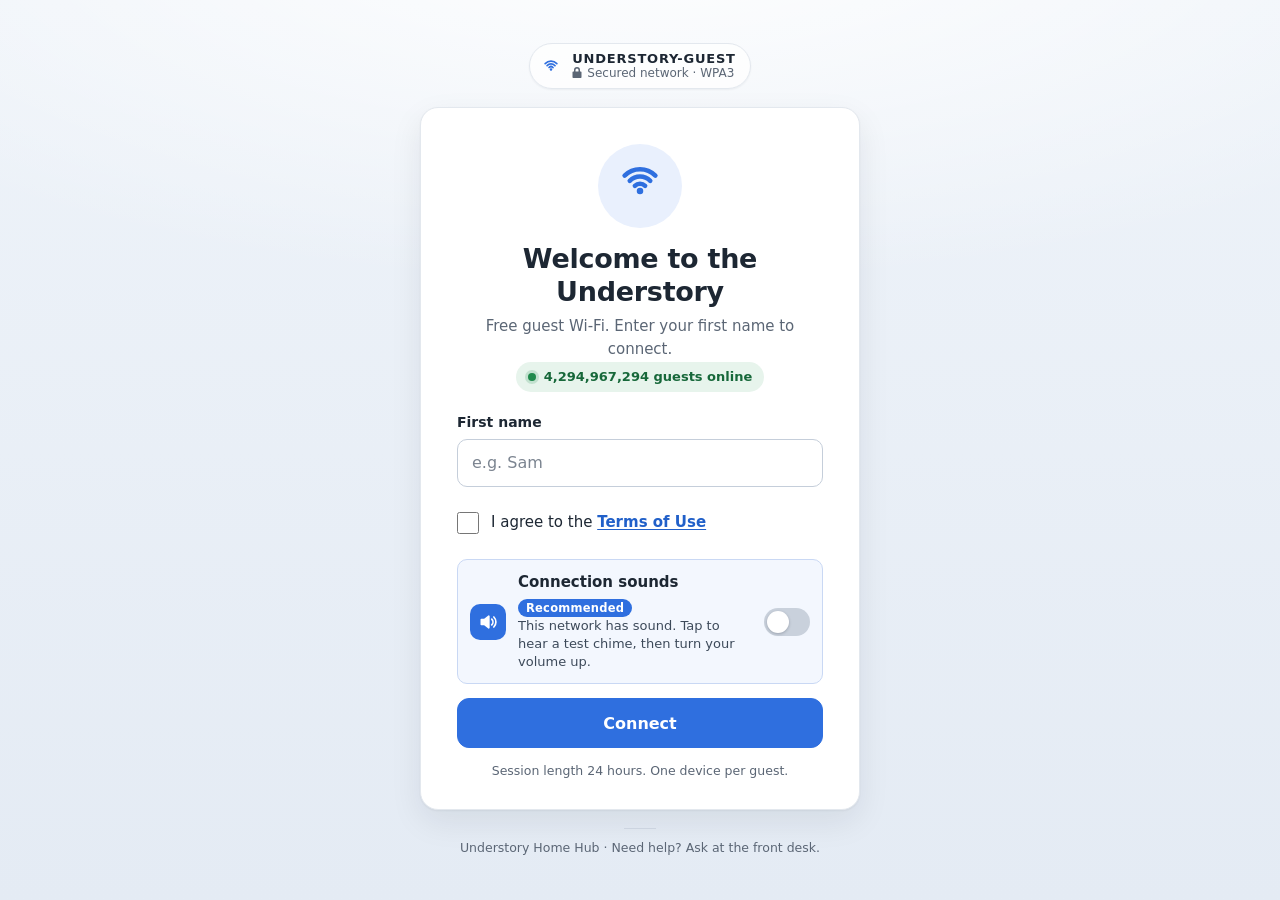
==== commit 49e12411: "Rework Understory: guidance, audible sound, Heartwood arrival Add a setup-assistant bar that says wh" ====
--- a/understory/index.html
+++ b/understory/index.html
@@ -15,7 +15,7 @@
 </head>
 <body>
 
-<!-- ============ B01 / B14 · Captive portal (also the coda) ============ -->
+<!-- B01 / B14 · Captive portal (also the coda) -->
 <section class="screen" id="portal" aria-labelledby="portal-title">
   <div class="portal-top">
     <div class="net-chip">
@@ -49,9 +49,10 @@
       </div>
 
       <div class="check-row switch-row" id="portal-sound-row">
+        <span class="sound-ico" aria-hidden="true"></span>
         <span class="check-text">
-          <label for="portal-sound" id="portal-sound-label" data-l="portal.soundLabel">Play connection sounds</label>
-          <span id="portal-sound-hint" data-l="portal.soundHint">Off by default. You can change this later.</span>
+          <span class="sound-head"><label for="portal-sound" id="portal-sound-label" data-l="portal.soundLabel">Connection sounds</label> <span id="portal-sound-badge" data-l="portal.soundBadge">Recommended</span></span>
+          <span id="portal-sound-hint" data-l="portal.soundHint">This network has sound. Tap to hear a test chime, then turn your volume up.</span>
         </span>
         <input id="portal-sound" type="checkbox" class="switch" name="sound" aria-describedby="portal-sound-hint">
       </div>
@@ -70,6 +71,7 @@
   <p id="portal-foot" data-l="portal.foot">Understory Home Hub · Need help? Ask at the front desk.</p>
 
   <button type="button" class="disconnect" id="portal-disconnect" data-l="panel.disconnect">Disconnect</button>
+  <button type="button" class="sound-toggle" id="portal-sound-toggle" aria-pressed="false">Sound: off</button>
 
   <dialog id="terms" aria-labelledby="terms-title">
     <div class="dlg-head">
@@ -93,7 +95,7 @@
   </dialog>
 </section>
 
-<!-- ============ B02 · Handshake ============ -->
+<!-- B02 · Handshake -->
 <section class="screen" id="handshake" hidden aria-label="Connecting">
   <div id="hs-card" data-focus tabindex="-1">
     <div class="hs-top">
@@ -106,7 +108,7 @@
   <button type="button" class="disconnect" data-l="panel.disconnect">Disconnect</button>
 </section>
 
-<!-- ============ B03–B08 · Router admin panel ============ -->
+<!-- B03–B08 · Router admin panel -->
 <section class="screen" id="panel" hidden aria-label="Router">
   <header id="panel-header">
     <div class="hdr-main">
@@ -243,6 +245,7 @@
               <button type="submit" id="lk-go" class="btn btn-primary" data-l="lk.go">Look up</button>
             </div>
           </form>
+          <div id="lk-try" class="try"><span class="try-label" id="lk-try-label"></span><span class="chips" id="lk-chips"></span></div>
           <p id="lk-early" aria-hidden="true"></p>
           <ol id="lk-out" aria-live="polite"></ol>
         </div>
@@ -267,6 +270,7 @@
               <button type="submit" id="dg-run" class="btn btn-primary" data-l="dg.run">Run</button>
             </div>
           </form>
+          <div id="dg-try" class="try"><span class="try-label" id="dg-try-label"></span><span class="chips" id="dg-chips"></span></div>
           <pre id="dg-out" aria-live="polite"></pre>
         </div>
       </section>
@@ -296,7 +300,7 @@
   <footer id="panel-footer" data-l="panel.footer">© Understory Networks · ✓ Firmware up to date · Support</footer>
 </section>
 
-<!-- ============ B09 · Face down (overlay over the panel) ============ -->
+<!-- B09 · Face down (overlay over the panel) -->
 <section class="screen" id="face" hidden role="dialog" aria-modal="true" aria-labelledby="face-title">
   <div id="face-card">
     <h2 id="face-title" data-l="face.title" data-focus tabindex="-1">One small thing.</h2>
@@ -306,12 +310,13 @@
       <button type="button" id="face-no" class="btn btn-ghost" data-l="face.no">I’d rather not</button>
     </div>
   </div>
-  <div id="face-dark" hidden></div>
+  <div id="face-dark" hidden><svg id="face-ring" viewBox="0 0 120 120" aria-hidden="true"><circle class="fr-track" cx="60" cy="60" r="52"/><circle class="fr-ring" cx="60" cy="60" r="52" pathLength="100"/></svg><p id="face-watch"></p></div>
   <p id="face-msg" aria-live="polite"></p>
+  <button type="button" class="sound-toggle" aria-pressed="false">Sound: off</button>
   <button type="button" class="disconnect" data-l="panel.disconnect">Disconnect</button>
 </section>
 
-<!-- ============ B10 · False ending ============ -->
+<!-- B10 · False ending -->
 <section class="screen" id="done" hidden aria-labelledby="done-title">
   <div id="done-card">
     <div id="done-check" aria-hidden="true">✓</div>
@@ -320,16 +325,18 @@
     <button type="button" id="done-close" class="btn btn-primary btn-block" data-l="done.close">Close</button>
   </div>
   <div id="done-blank" hidden></div>
+  <button type="button" class="sound-toggle" aria-pressed="false">Sound: off</button>
   <p id="done-line" aria-live="polite"></p>
   <p id="done-line2" aria-live="polite"></p>
   <button type="button" class="disconnect" data-l="panel.disconnect">Disconnect</button>
 </section>
 
-<!-- ============ B11–B12 · Terminal ============ -->
+<!-- B11–B12 · Terminal -->
 <section class="screen" id="term" hidden aria-label="Terminal">
   <div id="term-head">
     <span id="term-ssid">UNDERSTORY-GUEST</span>
-    <button type="button" class="disconnect" data-l="term.disconnect">[disconnect]</button>
+    <span class="term-acts"><button type="button" class="sound-toggle term-btn" aria-pressed="false">[sound: off]</button>
+    <button type="button" class="disconnect" data-l="term.disconnect">[disconnect]</button></span>
   </div>
   <div class="term-scroll">
     <div id="term-out" role="log" data-focus tabindex="-1"></div>
@@ -342,10 +349,11 @@
   <form id="term-form" novalidate>
     <span id="term-prompt">guest@understory:~$</span>
     <input id="term-input" type="text" data-sense="term" autocomplete="off" autocapitalize="off" spellcheck="false" enterkeyhint="send" aria-labelledby="term-prompt" disabled>
+    <button type="submit" id="term-send" aria-label="Send">&#8629;</button>
   </form>
 </section>
 
-<!-- ============ B13 · Last lookup ============ -->
+<!-- B13 · Last lookup -->
 <section class="screen" id="last" hidden aria-labelledby="last-ask">
   <div class="last-wrap">
     <p id="last-ask" data-l="last.ask" data-focus tabindex="-1">Ask me one last thing. Any name at all.</p>
@@ -355,13 +363,15 @@
     </form>
     <div id="last-out" aria-live="polite"></div>
   </div>
+  <button type="button" class="sound-toggle term-btn" aria-pressed="false">[sound: off]</button>
   <button type="button" class="disconnect" data-l="term.disconnect">[disconnect]</button>
 </section>
 
-<!-- ============ B15 · Node manifest (sheet over the coda portal) ============ -->
+<!-- B15 · Node manifest (sheet over the coda portal) -->
 <section class="screen" id="manifest" hidden role="dialog" aria-labelledby="man-title">
   <div class="sheet">
     <span class="sheet-grip" aria-hidden="true"></span>
+    <a class="back-top" href="../" data-l="man.backShort">← Heartwood</a>
     <h2 id="man-title" data-l="man.title" data-focus tabindex="-1">Node manifest</h2>
     <p id="man-intro" data-l="man.intro">This is everything this page noticed about you, and how it noticed. It all happened inside this browser tab. There is no server: nothing you typed or did was sent anywhere. The network, the other devices and the voice were a story.</p>
     <ul id="man-list"></ul>
@@ -393,12 +403,13 @@
 
     <div class="sheet-foot">
       <button type="button" id="btn-reconnect" class="btn btn-ghost" data-l="man.reconnect">Reconnect</button>
-      <a id="btn-back" href="../index.html" data-l="man.back">Back to Heartwood</a>
-    </div>
-  </div>
-</section>
-
-<!-- ============ Disconnected ============ -->
+      <button type="button" id="man-disconnect" class="btn btn-ghost disconnect" data-l="panel.disconnect">Disconnect</button>
+      <a id="btn-back" class="btn btn-primary back-link" href="../" data-l="man.back">Back to Heartwood</a>
+    </div>
+  </div>
+</section>
+
+<!-- Disconnected -->
 <section class="screen" id="disconnected" hidden aria-labelledby="disc-title">
   <div class="disc-wrap">
     <h1 id="disc-title" data-l="disc.title" data-focus tabindex="-1">Disconnected.</h1>
@@ -409,19 +420,28 @@
       <button type="button" id="disc-forget" class="btn btn-danger btn-block" data-l="disc.forget">Forget me</button>
       <p id="disc-forget-msg" aria-live="polite"></p>
       <button type="button" id="disc-reconnect" class="btn btn-ghost btn-block" data-l="disc.reconnect">Reconnect</button>
-      <a id="disc-back" href="../index.html" data-l="disc.back">Back to Heartwood</a>
-    </div>
-  </div>
-</section>
-
-<!-- ============ Global layers ============ -->
+      <a id="disc-back" class="btn btn-ghost btn-block back-link" href="../" data-l="disc.back">Back to Heartwood</a>
+    </div>
+  </div>
+</section>
+
+<!-- Global layers -->
 <div id="hud" title="Subnet mask 0.0.0.0. The smaller the network, the fewer hosts it holds.">
   <div class="hud-bar">
     <svg class="wifi wifi-mini" viewBox="0 0 64 64" aria-hidden="true" focusable="false"><circle class="ring-extra" cx="32" cy="42" r="31" pathLength="100"/><circle class="ring" cx="32" cy="42" r="24" pathLength="100"/><circle class="ring" cx="32" cy="42" r="16" pathLength="100"/><circle class="ring" cx="32" cy="42" r="8" pathLength="100"/><circle class="dot" cx="32" cy="42" r="3.6"/></svg>
     <span class="hud-label" data-l="hud.label">Subnet</span>
     <span class="hud-value"><span id="hud-cidr">/0</span><span class="hud-sep"> · </span><span id="hud-hosts">4,294,967,294</span><span class="hud-unit"> hosts</span></span>
   </div>
+  <div class="hud-dial" aria-hidden="true"><span class="hud-fill"></span><i style="left:25%"></i><i style="left:50%"></i><i style="left:75%"></i><i style="left:93.75%"></i></div>
   <p id="hud-line" aria-live="polite"></p>
+</div>
+<div id="guide" hidden>
+  <div class="guide-in">
+    <span class="guide-ico" aria-hidden="true"></span>
+    <p class="guide-txt" role="status" aria-live="polite"><span id="guide-eyebrow"></span><span id="guide-text"></span></p>
+    <button type="button" id="guide-act" class="btn btn-primary" hidden></button>
+    <span id="guide-next" aria-hidden="true"><svg viewBox="0 0 36 36"><circle class="gn-track" cx="18" cy="18" r="15"/><circle class="gn-ring" cx="18" cy="18" r="15" pathLength="100"/></svg><span id="guide-secs"></span></span>
+  </div>
 </div>
 <div id="toasts" aria-live="polite"></div>
 <div id="a11y-live" class="sr-only" aria-live="polite"></div>
@@ -434,5 +454,6 @@
 <script defer src="js/audio.js"></script>
 <script defer src="js/qr.js"></script>
 <script defer src="js/scenes.js"></script>
+<script defer src="js/guide.js"></script>
 </body>
 </html>
--- a/understory/css/understory.css
+++ b/understory/css/understory.css
@@ -9,7 +9,7 @@
      html[data-reduced]   reduced motion (also honoured via media query)
    ===================================================================== */
 
-/* ---------- 1. Tokens ------------------------------------------------ */
+/* ==== 1. Tokens ==== */
 :root {
   --ui: system-ui, -apple-system, "Segoe UI", Roboto, sans-serif;
   --mono: ui-monospace, "SF Mono", Menlo, Consolas, "Liberation Mono", monospace;
@@ -151,7 +151,7 @@
   --console-fg: #22302a;
 }
 
-/* ---------- 2. Base -------------------------------------------------- */
+/* ==== 2. Base ==== */
 *, *::before, *::after { box-sizing: border-box; }
 [hidden] { display: none !important; }
 
@@ -211,7 +211,7 @@
 /* Portal is visible without JS; once the director runs, it is shown only in its own states */
 html[data-state]:not([data-state="portal"]):not([data-state="coda"]):not([data-state="manifest"]) #portal { display: none; }
 
-/* ---------- 3. Controls --------------------------------------------- */
+/* ==== 3. Controls ==== */
 .btn {
   display: inline-flex; align-items: center; justify-content: center; gap: 8px;
   min-height: 44px;
@@ -331,7 +331,7 @@
 }
 .screen > .disconnect:hover { background: var(--bg2); }
 
-/* ---------- 4. Wi-Fi glyph (arcs → rings) ---------------------------- */
+/* ==== 4. Wi-Fi glyph (arcs → rings) ==== */
 .wifi { display: block; overflow: visible; color: var(--accent); }
 .wifi .ring, .wifi .ring-extra {
   fill: none;
@@ -348,7 +348,7 @@
 .wifi .dot { fill: currentColor; }
 html.ge32 .wifi .ring, html.ge32 .wifi .ring-extra { stroke-linecap: butt; stroke-width: 3; }
 
-/* ---------- 5. Portal (B01) and coda portal (B14) -------------------- */
+/* ==== 5. Portal (B01) and coda portal (B14) ==== */
 #portal {
   min-height: 100vh;
   min-height: 100svh;
@@ -396,8 +396,9 @@
   margin-right: 5px;
   vertical-align: -1px;
   background: currentColor;
-  -webkit-mask: url("data:image/svg+xml,<svg xmlns='http://www.w3.org/2000/svg' viewBox='0 0 20 22'><path d='M4 9V6a6 6 0 0 1 12 0v3h1.5A1.5 1.5 0 0 1 19 10.5v10A1.5 1.5 0 0 1 17.5 22h-15A1.5 1.5 0 0 1 1 20.5v-10A1.5 1.5 0 0 1 2.5 9zm3 0h6V6a3 3 0 0 0-6 0z'/></svg>") center / contain no-repeat;
-  mask: url("data:image/svg+xml,<svg xmlns='http://www.w3.org/2000/svg' viewBox='0 0 20 22'><path d='M4 9V6a6 6 0 0 1 12 0v3h1.5A1.5 1.5 0 0 1 19 10.5v10A1.5 1.5 0 0 1 17.5 22h-15A1.5 1.5 0 0 1 1 20.5v-10A1.5 1.5 0 0 1 2.5 9zm3 0h6V6a3 3 0 0 0-6 0z'/></svg>") center / contain no-repeat;
+  --ico: url("data:image/svg+xml,<svg xmlns='http://www.w3.org/2000/svg' viewBox='0 0 20 22'><path d='M4 9V6a6 6 0 0 1 12 0v3h1.5A1.5 1.5 0 0 1 19 10.5v10A1.5 1.5 0 0 1 17.5 22h-15A1.5 1.5 0 0 1 1 20.5v-10A1.5 1.5 0 0 1 2.5 9zm3 0h6V6a3 3 0 0 0-6 0z'/></svg>");
+  -webkit-mask: var(--ico) center / contain no-repeat;
+  mask: var(--ico) center / contain no-repeat;
 }
 
 .portal-card {
@@ -557,7 +558,7 @@
   background: var(--card);
 }
 
-/* ----- coda: the portal, renamed (dusk palette, rings closed) ----- */
+/* ==== coda: the portal, renamed (dusk palette, rings closed) ==== */
 html[data-coda] #portal {
   --bg: #121712; --bg2: #171d17; --card: #161c16; --card-line: #2f3a2e;
   --fg: #d9e2d2; --muted: #a0ac9a; --line: #2a3429;
@@ -609,7 +610,7 @@
 html[data-state="manifest"] #portal { filter: saturate(.7) brightness(.8); pointer-events: none; }
 html[data-state="manifest"] #portal > .disconnect { display: none; }
 
-/* ---------- 6. Handshake (B02) -------------------------------------- */
+/* ==== 6. Handshake (B02) ==== */
 #handshake {
   min-height: 100vh; min-height: 100svh;
   display: grid; place-items: center;
@@ -639,8 +640,9 @@
 #hs-spinner.done, #hs-spinner[data-done], #handshake[data-done] #hs-spinner {
   animation: none; border: 0;
   background: var(--ok);
-  -webkit-mask: url("data:image/svg+xml,<svg xmlns='http://www.w3.org/2000/svg' viewBox='0 0 20 20'><path d='M10 0a10 10 0 1 1 0 20a10 10 0 0 1 0-20zm4.3 6.3L8.6 12 5.7 9.1 4.3 10.5l4.3 4.3 7.1-7.1z'/></svg>") center / contain no-repeat;
-  mask: url("data:image/svg+xml,<svg xmlns='http://www.w3.org/2000/svg' viewBox='0 0 20 20'><path d='M10 0a10 10 0 1 1 0 20a10 10 0 0 1 0-20zm4.3 6.3L8.6 12 5.7 9.1 4.3 10.5l4.3 4.3 7.1-7.1z'/></svg>") center / contain no-repeat;
+  --ico: url("data:image/svg+xml,<svg xmlns='http://www.w3.org/2000/svg' viewBox='0 0 20 20'><path d='M10 0a10 10 0 1 1 0 20a10 10 0 0 1 0-20zm4.3 6.3L8.6 12 5.7 9.1 4.3 10.5l4.3 4.3 7.1-7.1z'/></svg>");
+  -webkit-mask: var(--ico) center / contain no-repeat;
+  mask: var(--ico) center / contain no-repeat;
 }
 @keyframes spin { to { transform: rotate(360deg); } }
 #hs-lines { display: flex; flex-direction: column; gap: 8px; min-height: 9.5em; font-size: 15px; line-height: 1.45; }
@@ -653,7 +655,7 @@
 #hs-lines li:last-child::before { background: var(--accent); }
 #handshake > .disconnect { background: #fff; border-color: #c5ceda; color: #1d2733; }
 
-/* ---------- 7. Router panel (B03–B08) -------------------------------- */
+/* ==== 7. Router panel (B03–B08) ==== */
 #panel {
   min-height: 100vh; min-height: 100svh;
   display: flex; flex-direction: column;
@@ -781,7 +783,6 @@
 .hud-label { color: var(--muted); font-weight: 600; }
 .hud-value { font-family: var(--mono); font-variant-numeric: tabular-nums; font-size: 12.5px; white-space: nowrap; }
 #hud-cidr { color: var(--accent-ink); font-weight: 600; }
-html.ge32 .hud-unit { display: none; }
 #hud-line:empty { display: none; }
 #hud-line {
   width: max-content;
@@ -1169,8 +1170,9 @@
 #lk-recent li:first-child { border-top: 0; }
 #lk-recent li::before {
   content: ""; flex: none; width: 14px; height: 14px; background: var(--muted);
-  -webkit-mask: url("data:image/svg+xml,<svg xmlns='http://www.w3.org/2000/svg' viewBox='0 0 24 24' fill='none' stroke='black' stroke-width='2.4' stroke-linecap='round'><circle cx='12' cy='12' r='9'/><path d='M12 7v5l3 2'/></svg>") center / contain no-repeat;
-  mask: url("data:image/svg+xml,<svg xmlns='http://www.w3.org/2000/svg' viewBox='0 0 24 24' fill='none' stroke='black' stroke-width='2.4' stroke-linecap='round'><circle cx='12' cy='12' r='9'/><path d='M12 7v5l3 2'/></svg>") center / contain no-repeat;
+  --ico: url("data:image/svg+xml,<svg xmlns='http://www.w3.org/2000/svg' viewBox='0 0 24 24' fill='none' stroke='black' stroke-width='2.4' stroke-linecap='round'><circle cx='12' cy='12' r='9'/><path d='M12 7v5l3 2'/></svg>");
+  -webkit-mask: var(--ico) center / contain no-repeat;
+  mask: var(--ico) center / contain no-repeat;
 }
 html.ge16 #lk-recent li::before { display: none; }
 #lk-recent:has(ul:empty) { display: none; }
@@ -1255,7 +1257,7 @@
 html.ge24 #wizard { border-color: var(--line); }
 html.ge24 #st-firmware { color: var(--accent-ink); }
 
-/* ---------- 8. Toasts ------------------------------------------------ */
+/* ==== 8. Toasts ==== */
 #toasts {
   position: fixed;
   z-index: 70;
@@ -1285,7 +1287,7 @@
 html[data-state="done"]:has(#done-blank:not([hidden])) #toasts { display: none; }
 html[data-state="term"] #toasts, html[data-state="last"] #toasts { display: none; }
 
-/* ---------- 9. Face down (B09) -------------------------------------- */
+/* ==== 9. Face down (B09) ==== */
 #face {
   position: fixed; inset: 0;
   z-index: 50;
@@ -1329,7 +1331,7 @@
 #face:has(#face-dark:not([hidden])) > .disconnect { background: transparent; border-color: #2a3029; color: #8f9b8a; }
 @keyframes todark { from { opacity: 0; } to { opacity: 1; } }
 
-/* ---------- 10. False ending (B10) ---------------------------------- */
+/* ==== 10. False ending (B10) ==== */
 #done {
   position: fixed; inset: 0;
   z-index: 50;
@@ -1383,7 +1385,7 @@
 #done > .disconnect { z-index: 57; background: #fff; border-color: #c5ceda; color: #1d2733; }
 #done:has(#done-blank:not([hidden])) > .disconnect { background: transparent; border-color: #262c26; color: #7f8b7b; }
 
-/* ---------- 11. Terminal (B11–B12) ---------------------------------- */
+/* ==== 11. Terminal (B11–B12) ==== */
 #term {
   height: 100vh; height: 100svh;
   display: flex; flex-direction: column;
@@ -1424,7 +1426,7 @@
   min-height: 0;
   overflow: hidden;
   display: flex; flex-direction: column;
-  padding: 34px calc(16px + var(--safe-r)) 8px calc(16px + var(--safe-l));
+  padding: 58px calc(16px + var(--safe-r)) 8px calc(16px + var(--safe-l));   /* room for the HUD and its one-line note */
 }
 #term-out, #term-flood, #term-calm, #term-form {
   width: 100%; max-width: 68ch; margin-left: auto; margin-right: auto;
@@ -1501,7 +1503,7 @@
 #term-input:disabled { opacity: .35; }
 #term-form:has(#term-input:disabled) #term-prompt { opacity: .5; }
 
-/* ---------- 12. Last lookup (B13) ----------------------------------- */
+/* ==== 12. Last lookup (B13) ==== */
 #last {
   min-height: 100vh; min-height: 100svh;
   display: grid; place-items: center;
@@ -1545,7 +1547,7 @@
 #last-out .mach, #last-out .rec { color: #8a9886; text-align: center; }
 #last-out .say { color: #d9e2d2; }
 
-/* ---------- 13. Manifest sheet (B15) -------------------------------- */
+/* ==== 13. Manifest sheet (B15) ==== */
 #manifest {
   position: fixed; inset: 0;
   z-index: 80;
@@ -1628,6 +1630,7 @@
 #share-caption { font-size: 13px; color: var(--muted); }
 #share-privacy { font-size: 13px; color: var(--muted); }
 #share-msg { font-size: 14px; color: var(--ok); font-weight: 600; }
+html:not([data-coda]) #man-disconnect { display: none; }
 .sheet-foot { margin-top: 22px; display: flex; flex-wrap: wrap; align-items: center; justify-content: space-between; gap: 12px; }
 #btn-back, #disc-back {
   display: inline-flex; align-items: center; min-height: 44px;
@@ -1636,7 +1639,7 @@
   text-underline-offset: 3px;
 }
 
-/* ---------- 14. Disconnected ---------------------------------------- */
+/* ==== 14. Disconnected ==== */
 #disconnected {
   min-height: 100vh; min-height: 100svh;
   display: grid; place-items: center;
@@ -1660,11 +1663,11 @@
 .disc-actions { margin-top: 26px; display: flex; flex-direction: column; gap: 10px; }
 #disc-back { align-self: center; margin-top: 4px; }
 
-/* ---------- 15. Shared animation ------------------------------------ */
+/* ==== 15. Shared animation ==== */
 @keyframes fadein { from { opacity: 0; } to { opacity: 1; } }
 @keyframes toastin { from { opacity: 0; transform: translateY(8px); } to { opacity: 1; transform: none; } }
 
-/* ---------- 16. Small phones ---------------------------------------- */
+/* ==== 16. Small phones ==== */
 @media (max-width: 419px) {
   #btn-disconnect::before { display: none; }
   html[data-state="coda"] .portal-top { justify-content: flex-start; padding-right: 128px; }
@@ -1707,7 +1710,7 @@
   #dg-out { font-size: 11px; }
 }
 
-/* ---------- 17. Tablet / desktop ------------------------------------ */
+/* ==== 17. Tablet / desktop ==== */
 @media (min-width: 600px) {
   #panel-ssid { display: inline; }
   .st-grid { grid-template-columns: repeat(auto-fill, minmax(200px, 1fr)); }
@@ -1803,7 +1806,7 @@
   .sheet { border-radius: 20px 20px 0 0; padding-top: 12px; }
 }
 
-/* ---------- 18. Reduced motion -------------------------------------- */
+/* ==== 18. Reduced motion ==== */
 html[data-reduced] *, html[data-reduced] *::before, html[data-reduced] *::after {
   transition-duration: 0s !important;
   transition-delay: 0s !important;
@@ -1817,3 +1820,267 @@
     scroll-behavior: auto !important;
   }
 }
+
+/* =====================================================================
+   19. Guidance layer (guide.js) — the setup assistant bar, tab badges,
+   the slow pulse on the one control that matters, suggestions, the HUD
+   dial, the sound invitation, the watch on the dark screen.
+   Nothing here changes luminance faster than once every 2.4 s.
+   ===================================================================== */
+:root { --guide-h: 0px; }
+html[data-guide] { --guide-h: 76px; }
+
+#guide {
+  position: fixed; z-index: 60;
+  left: 0; right: 0; bottom: 0;
+  padding: 8px calc(10px + var(--safe-r)) calc(8px + var(--safe-b)) calc(10px + var(--safe-l));
+  pointer-events: none;
+}
+html:not([data-state="panel"]) #guide { display: none; }
+.guide-in {
+  pointer-events: auto;
+  max-width: 640px; margin: 0 auto;
+  min-height: 60px;
+  display: grid;
+  grid-template-columns: auto minmax(0, 1fr) auto auto;
+  align-items: center; gap: 10px;
+  padding: 8px 10px 8px 12px;
+  border-radius: 14px;
+  background: var(--card);
+  border: 1px solid var(--card-line);
+  box-shadow: 0 -2px 10px rgba(16, 24, 40, .05), 0 10px 30px rgba(16, 24, 40, .14);
+  transition: background-color var(--t), border-color var(--t), box-shadow var(--t), border-radius var(--t);
+}
+.guide-ico {
+  width: 28px; height: 28px; border-radius: 8px; flex: none;
+  background: var(--accent) center / 16px no-repeat;
+  background-image: url("data:image/svg+xml,<svg xmlns='http://www.w3.org/2000/svg' viewBox='0 0 24 24' fill='none' stroke='white' stroke-width='2.4' stroke-linecap='round' stroke-linejoin='round'><path d='M12 3l2.2 5.3L20 9l-4.4 3.8L17 19l-5-3-5 3 1.4-6.2L4 9l5.8-.7z'/></svg>");
+  transition: background-color var(--t), opacity var(--t);
+}
+.guide-txt { display: flex; flex-direction: column; min-width: 0; line-height: 1.35; }
+#guide-eyebrow { font-size: 11.5px; font-weight: 700; letter-spacing: .04em; text-transform: uppercase; color: var(--accent-ink); }
+#guide-eyebrow:empty { display: none; }
+#guide-text { font-size: 14.5px; color: var(--fg); overflow-wrap: anywhere; }
+#guide.turn #guide-text { animation: fadein .5s ease both; }
+#guide-act { min-height: 44px; padding: 0 14px; font-size: 14px; white-space: nowrap; }
+#guide-next { display: flex; flex-direction: column; align-items: center; gap: 1px; width: 52px; flex: none; color: var(--muted); }
+#guide-next svg { width: 26px; height: 26px; transform: rotate(-90deg); }
+#guide-next circle { fill: none; stroke-width: 3.2; }
+.gn-track { stroke: var(--line); }
+.gn-ring { stroke: var(--accent); stroke-dasharray: 100 100; stroke-dashoffset: 100; transition: stroke-dashoffset .3s linear, stroke var(--t); stroke-linecap: round; }
+#guide-secs { font-size: 10.5px; line-height: 1.15; text-align: center; font-variant-numeric: tabular-nums; }
+html.ge16 .guide-in { border-radius: 6px; }
+html.ge16 #guide-text { font-family: var(--mono); font-size: 13.5px; }
+html.ge16 #guide-eyebrow { font-family: var(--mono); font-weight: 500; text-transform: none; letter-spacing: 0; }
+html.ge16 .guide-ico { background-image: none; width: 8px; height: 28px; border-radius: 2px; }
+html.ge24 .guide-in { background: var(--bg); box-shadow: none; border-color: var(--line); }
+html.ge24 .guide-ico { width: 2px; opacity: .6; }
+html.ge24 #guide-text { color: var(--fg); }
+html.ge24 #guide-act { background: transparent; color: var(--accent-ink); border-color: var(--accent); }
+@media (max-width: 420px) {
+  .guide-in { gap: 8px; padding-left: 10px; }
+  #guide-text { font-size: 14px; }
+  #guide-next { width: 44px; }
+}
+
+/* the panel leaves room for the bar; toasts sit above it */
+html[data-guide] #panel { padding-bottom: var(--guide-h); }
+html[data-guide] #toasts { bottom: calc(var(--guide-h) + 10px + var(--safe-b)); }
+
+/* toasts with an action */
+#toasts .toast { display: flex; align-items: center; gap: 12px; }
+#toasts .toast > span { flex: 1 1 auto; min-width: 0; }
+.toast-act {
+  flex: none; min-height: 36px; padding: 0 12px;
+  border: 1px solid rgba(255, 255, 255, .35); border-radius: 8px;
+  background: transparent; color: inherit; font-size: 14px; font-weight: 650;
+}
+.toast-act:hover { background: rgba(255, 255, 255, .08); }
+#toasts .toast.out { opacity: 0; transition: opacity .3s; }
+
+/* badge dot: something new on a tab you're not looking at */
+#tabs [role="tab"] { position: relative; }
+#tabs [role="tab"][data-new]::after {
+  content: "";
+  position: absolute; top: 9px; right: 3px;
+  width: 8px; height: 8px; border-radius: 50%;
+  background: var(--accent);
+  box-shadow: 0 0 0 2px var(--card);
+  animation: fadein .4s ease both;
+}
+html.ge16 #tabs [role="tab"][data-new]::after { border-radius: 1px; }
+@media (min-width: 900px) { #tabs [role="tab"][data-new]::after { top: 50%; right: 12px; margin-top: -4px; } }
+
+/* phone: every tab visible at once (two rows, no sideways scrolling) */
+@media (max-width: 899px) {
+  #tabs {
+    position: relative; top: auto;
+    margin-top: calc(var(--hud-h) + 3px);
+    height: auto;
+    flex-wrap: wrap; overflow: visible;
+    gap: 2px 2px;
+    padding: 4px calc(8px + var(--safe-r)) 4px calc(8px + var(--safe-l));
+    scroll-snap-type: none;
+  }
+  #tabs [role="tab"] { margin-top: 0; padding: 0 11px; border-radius: 8px 8px 0 0; }
+}
+@media (max-width: 599px) {
+  #tabs [role="tab"]::before { display: none; }
+  #tabs [role="tab"] { font-size: 14px; padding: 0 10px; min-height: 42px; }
+  html.ge16 #tabs [role="tab"] { font-size: 13px; padding: 0 9px; }
+  #tabs [role="tab"][aria-selected="true"] { background: var(--accent-soft); }
+  html.ge24 #tabs [role="tab"][aria-selected="true"] { background: transparent; }
+}
+/* /24: the other tabs fade; the bar says why */
+html.ge24 #tabs [role="tab"][aria-selected="false"] { opacity: .5; }
+html.ge24 #tabs [role="tab"][aria-selected="false"][data-new] { opacity: .8; }
+
+/* the pane you were just brought to */
+.pane.arrive .pane-head h2 { animation: arrive 1.6s ease-out both; }
+@keyframes arrive { from { opacity: .2; transform: translateY(6px); } to { opacity: 1; transform: none; } }
+
+/* the one thing that matters right now: a slow ring (0.42 Hz), static under reduced motion */
+[data-pulse] { position: relative; animation: pulse 2.4s ease-in-out infinite; }
+@keyframes pulse {
+  0%, 100% { box-shadow: 0 0 0 0 color-mix(in srgb, var(--accent) 0%, transparent); }
+  50% { box-shadow: 0 0 0 6px color-mix(in srgb, var(--accent) 30%, transparent); }
+}
+#dev-list > li[data-pulse] { background: var(--accent-soft); }
+#dev-list > li[data-pulse] .dev-tag:empty::after { content: "Tap"; padding: 3px 9px; border-radius: 999px; background: var(--accent); color: var(--accent-fg); font-size: 12px; }
+html[data-reduced] [data-pulse] { box-shadow: 0 0 0 3px color-mix(in srgb, var(--accent) 45%, transparent) !important; }
+@media (prefers-reduced-motion: reduce) { [data-pulse] { box-shadow: 0 0 0 3px color-mix(in srgb, var(--accent) 45%, transparent) !important; } }
+#term-form[data-pulse], #last-form[data-pulse] { --accent: #8fb07f; border-radius: 6px; }
+
+/* suggestions */
+.try { display: flex; flex-wrap: wrap; align-items: center; gap: 6px 8px; margin-top: 12px; }
+.try-label { font-size: 13.5px; color: var(--muted); }
+.try-label:empty { display: none; }
+.chips { display: contents; }
+.chip {
+  min-height: 36px; padding: 0 12px;
+  border: 1px solid var(--field-line); border-radius: 999px;
+  background: var(--card); color: var(--accent-ink);
+  font-size: 14px; font-weight: 600;
+  transition: background-color .15s, border-color var(--t), color var(--t);
+}
+.chip:hover { background: var(--accent-soft); }
+html.ge16 .chip { font-family: var(--mono); font-weight: 500; border-radius: 4px; font-size: 13px; }
+html.ge24 .chip { background: transparent; }
+.try:has(.chips:empty) { display: none; }
+
+/* diagnostics output wraps on phones instead of hiding the timings */
+@media (max-width: 599px) { #dg-out { white-space: pre-wrap; overflow-wrap: anywhere; } }
+
+/* system log: new lines arrive softly highlighted */
+#log-out li.fresh { animation: logfresh 3s ease-out both; }
+@keyframes logfresh { from { background: color-mix(in srgb, var(--accent) 16%, transparent); } to { background: transparent; } }
+#log-out li[data-kind^="ev-"] .msg { color: var(--fg); font-weight: 600; }
+html.ge16 #log-out li[data-kind^="ev-"] .msg { font-weight: 500; }
+
+/* HUD: the mask as a dial that fills toward /32 */
+.hud-dial {
+  position: relative; height: 3px;
+  background: var(--line);
+  pointer-events: none;
+}
+.hud-fill {
+  position: absolute; left: 0; top: 0; bottom: 0;
+  width: calc(var(--dial, 0) * 100%);
+  background: var(--accent);
+  transition: width 3s cubic-bezier(.2, .7, .2, 1), background-color var(--t);
+}
+.hud-dial i { position: absolute; top: 0; width: 2px; height: 3px; background: var(--card); }
+#hud.rolling #hud-hosts { color: var(--accent-ink); }
+html[data-state="term"] .hud-dial, html[data-state="last"] .hud-dial { max-width: 240px; margin: 0 auto; background: #263026; }
+html[data-state="term"] .hud-fill, html[data-state="last"] .hud-fill { background: #8fb07f; }
+@media (min-width: 900px) {
+  .hud-dial { width: calc(100% - 28px); margin: -3px auto 0; border-radius: 3px; }
+}
+
+/* portal: the sound invitation */
+#portal-sound-row { position: relative; gap: 12px; padding: 12px; border-color: #c9d8f4; background: #f3f7fe; cursor: pointer; }
+#portal-sound-row[data-on="true"] { border-color: var(--accent); background: var(--accent-soft); }
+.sound-ico {
+  flex: none; width: 36px; height: 36px; border-radius: 10px;
+  background: var(--accent) center / 20px no-repeat;
+  background-image: url("data:image/svg+xml,<svg xmlns='http://www.w3.org/2000/svg' viewBox='0 0 24 24' fill='none' stroke='white' stroke-width='2' stroke-linecap='round' stroke-linejoin='round'><path d='M4 9h4l5-4v14l-5-4H4z' fill='white'/><path d='M16.5 8.5a5 5 0 0 1 0 7M19 6a8.5 8.5 0 0 1 0 12'/></svg>");
+}
+.sound-head { display: flex; flex-wrap: wrap; align-items: center; gap: 6px; }
+#portal-sound-label { font-size: 15px; font-weight: 650; }
+#portal-sound-badge { padding: 1px 8px; border-radius: 999px; background: var(--accent); color: #fff; font-size: 11.5px; font-weight: 700; letter-spacing: .02em; }
+#portal-sound-hint { font-size: 13px; line-height: 1.4; color: #3d4a5a; }
+#portal-sound-row label::after { content: ""; position: absolute; inset: 0; }
+#portal-sound-row input.switch { position: relative; z-index: 1; }
+html[data-coda] #portal-sound-row { display: none; }
+
+/* arrived from Heartwood: the note reads like a redirect banner */
+html[data-via] #portal-note { background: #f1f3f6; color: #3a4655; border: 1px solid var(--line); }
+html[data-via] #portal-note::before { content: "↪ "; font-weight: 700; color: var(--accent-ink); }
+
+/* sound switches on the bare screens */
+.screen > .sound-toggle {
+  position: fixed; z-index: 90;
+  top: calc(10px + var(--safe-t)); left: calc(12px + var(--safe-l));
+  min-height: 44px; padding: 0 14px;
+  border: 1px solid var(--field-line); border-radius: 999px;
+  background: var(--card); color: var(--fg);
+  font-size: 14px; font-weight: 600;
+}
+#face:has(#face-dark:not([hidden])) > .sound-toggle { z-index: 62; background: transparent; border-color: #2a3029; color: #8f9b8a; }
+#done:has(#done-blank:not([hidden])) > .sound-toggle { background: transparent; border-color: #23282a; color: #7d8686; }
+.term-acts { display: flex; align-items: center; gap: 4px; flex: none; }
+.term-btn, #last > .sound-toggle {
+  min-height: 44px; padding: 0 8px; border: 0; background: transparent;
+  color: #9fae98; font: 13px/1 var(--mono);
+  text-decoration: underline; text-decoration-color: rgba(185, 199, 177, .3); text-underline-offset: 4px;
+}
+#last > .sound-toggle { position: fixed; top: calc(10px + var(--safe-t)); left: calc(8px + var(--safe-l)); right: auto; border-radius: 0; z-index: 90; }
+#last > .disconnect { position: fixed; top: calc(10px + var(--safe-t)); right: calc(8px + var(--safe-r)); }
+
+/* the terminal says it can be typed into */
+#term-input::placeholder { color: #6f7d69; opacity: 1; }
+#term-send {
+  flex: none; min-width: 44px; min-height: 44px; padding: 0;
+  border: 1px solid #2e382d; border-radius: 6px;
+  background: transparent; color: #8fb07f; font: 18px/1 var(--mono);
+}
+#term-form:has(#term-input:disabled) #term-send { opacity: .3; }
+
+/* face down: the dark screen is never just black */
+#face-dark { display: grid; place-items: center; align-content: center; gap: 18px; }
+#face-dark[hidden] { display: none; }
+#face-ring { width: 132px; height: 132px; transform: rotate(-90deg); }
+#face-ring circle { fill: none; stroke-width: 2; }
+.fr-track { stroke: #161a16; }
+.fr-ring { stroke: #3b4a39; stroke-dasharray: 100 100; stroke-dashoffset: 100; transition: stroke-dashoffset .5s linear; stroke-linecap: round; }
+#face-watch { color: #59645a; font: 15px/1.5 var(--mono); text-align: center; min-height: 1.5em; }
+#face-dark:not([hidden]) ~ #face-msg { top: auto; bottom: calc(18% + var(--safe-b)); transform: none; }
+
+/* the way back */
+.back-link { text-decoration: none; }
+#btn-back.back-link { color: var(--accent-fg); }
+#btn-back.back-link::before, #disc-back.back-link::before { content: "← "; white-space: pre; }
+.sheet-foot { flex-direction: column; align-items: stretch; }
+.sheet-foot #btn-back { order: -1; justify-content: center; }
+.sheet-foot .btn-ghost { width: 100%; }
+#disc-back.back-link { align-self: stretch; margin-top: 6px; color: var(--accent-ink); justify-content: center; }
+
+.sheet { position: relative; }
+.back-top {
+  position: absolute; top: 14px; right: 18px;
+  display: inline-flex; align-items: center; min-height: 44px; padding: 0 12px;
+  border: 1px solid var(--line); border-radius: 999px;
+  color: var(--accent-ink); font-size: 14px; font-weight: 600; text-decoration: none;
+  background: var(--card, #fff);
+}
+@media (max-width: 899px) {
+  #log-out {
+    height: calc(100vh - var(--hdr-h) - var(--hud-h) - 92px - var(--guide-h) - 104px);
+    height: calc(100svh - var(--hdr-h) - var(--hud-h) - 92px - var(--guide-h) - 104px);
+    min-height: 220px;
+  }
+}
+
+/* the coda keeps a real off switch (the /32 note is still playing) */
+#portal > .sound-toggle { display: none; }
+html[data-state="coda"] #portal > .sound-toggle { display: inline-flex; align-items: center; top: auto; bottom: calc(14px + var(--safe-b)); background: transparent; color: inherit; border-color: currentColor; opacity: .75; }
